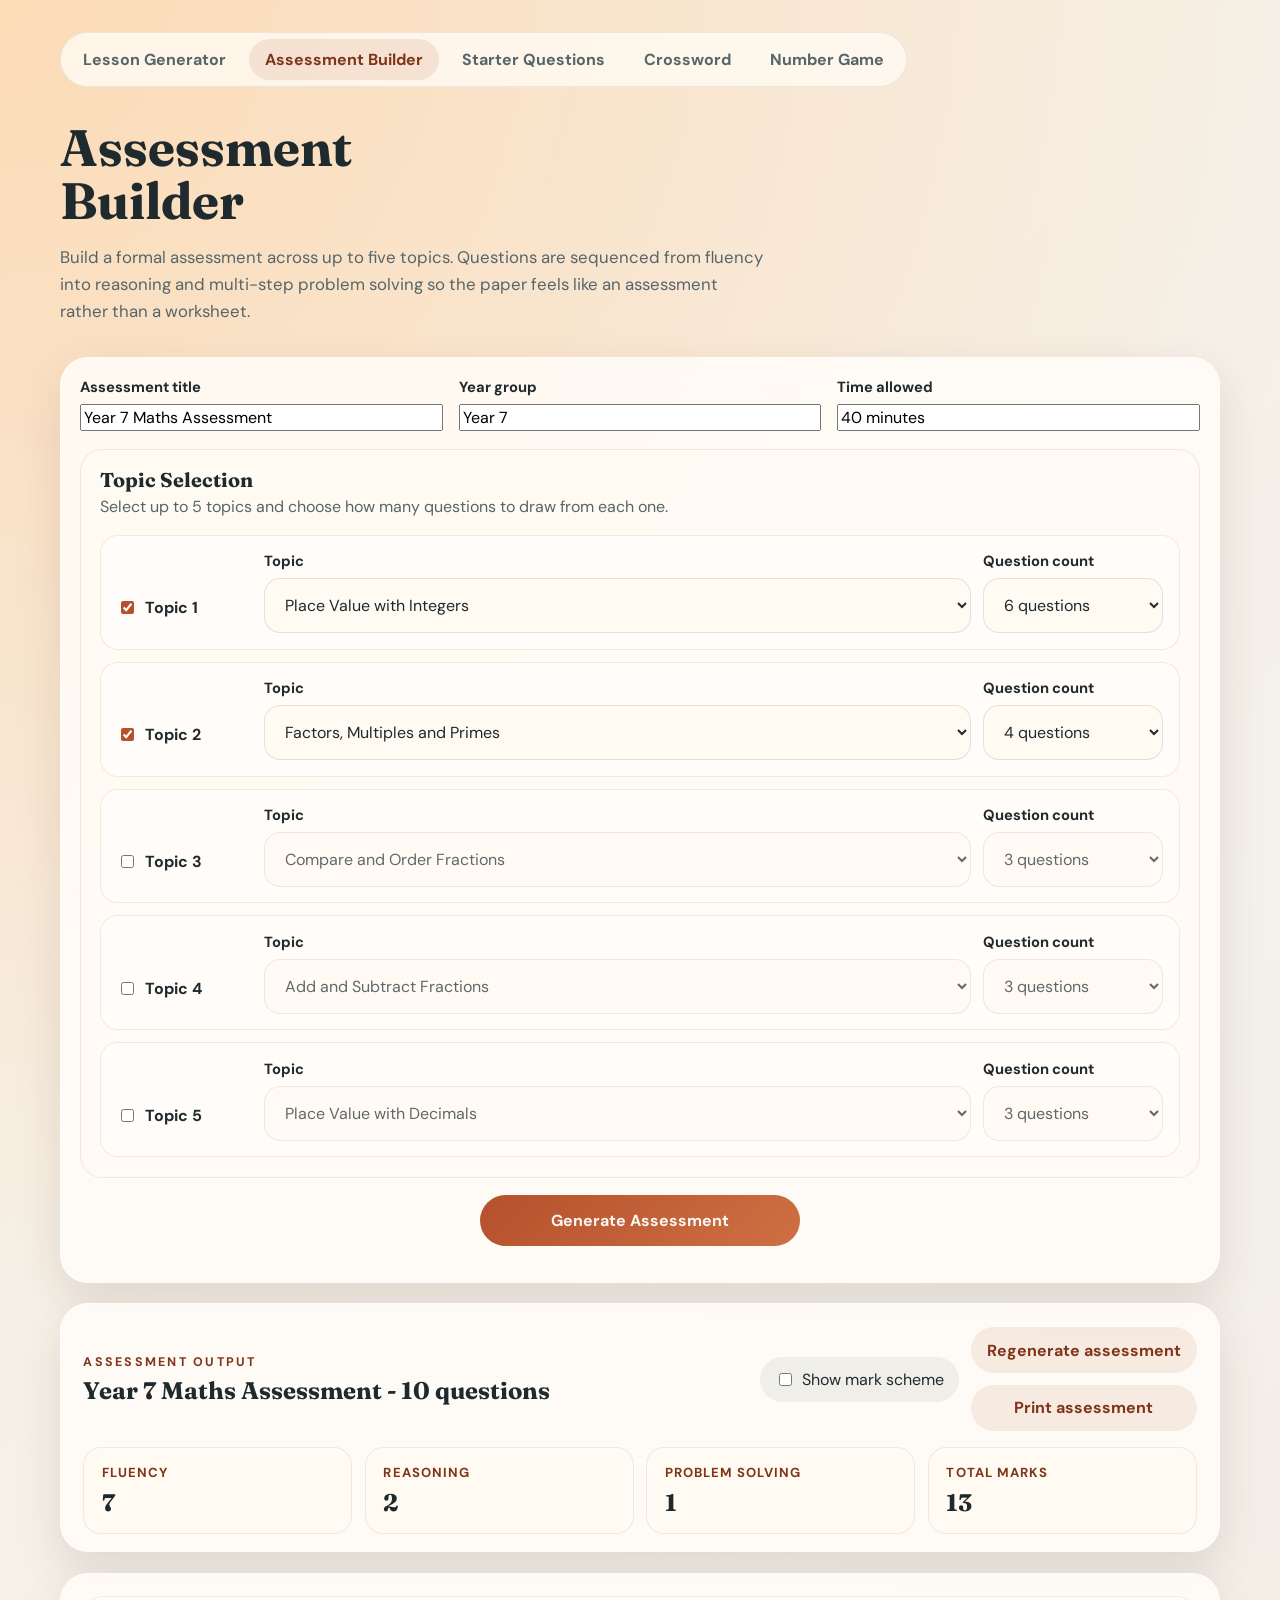
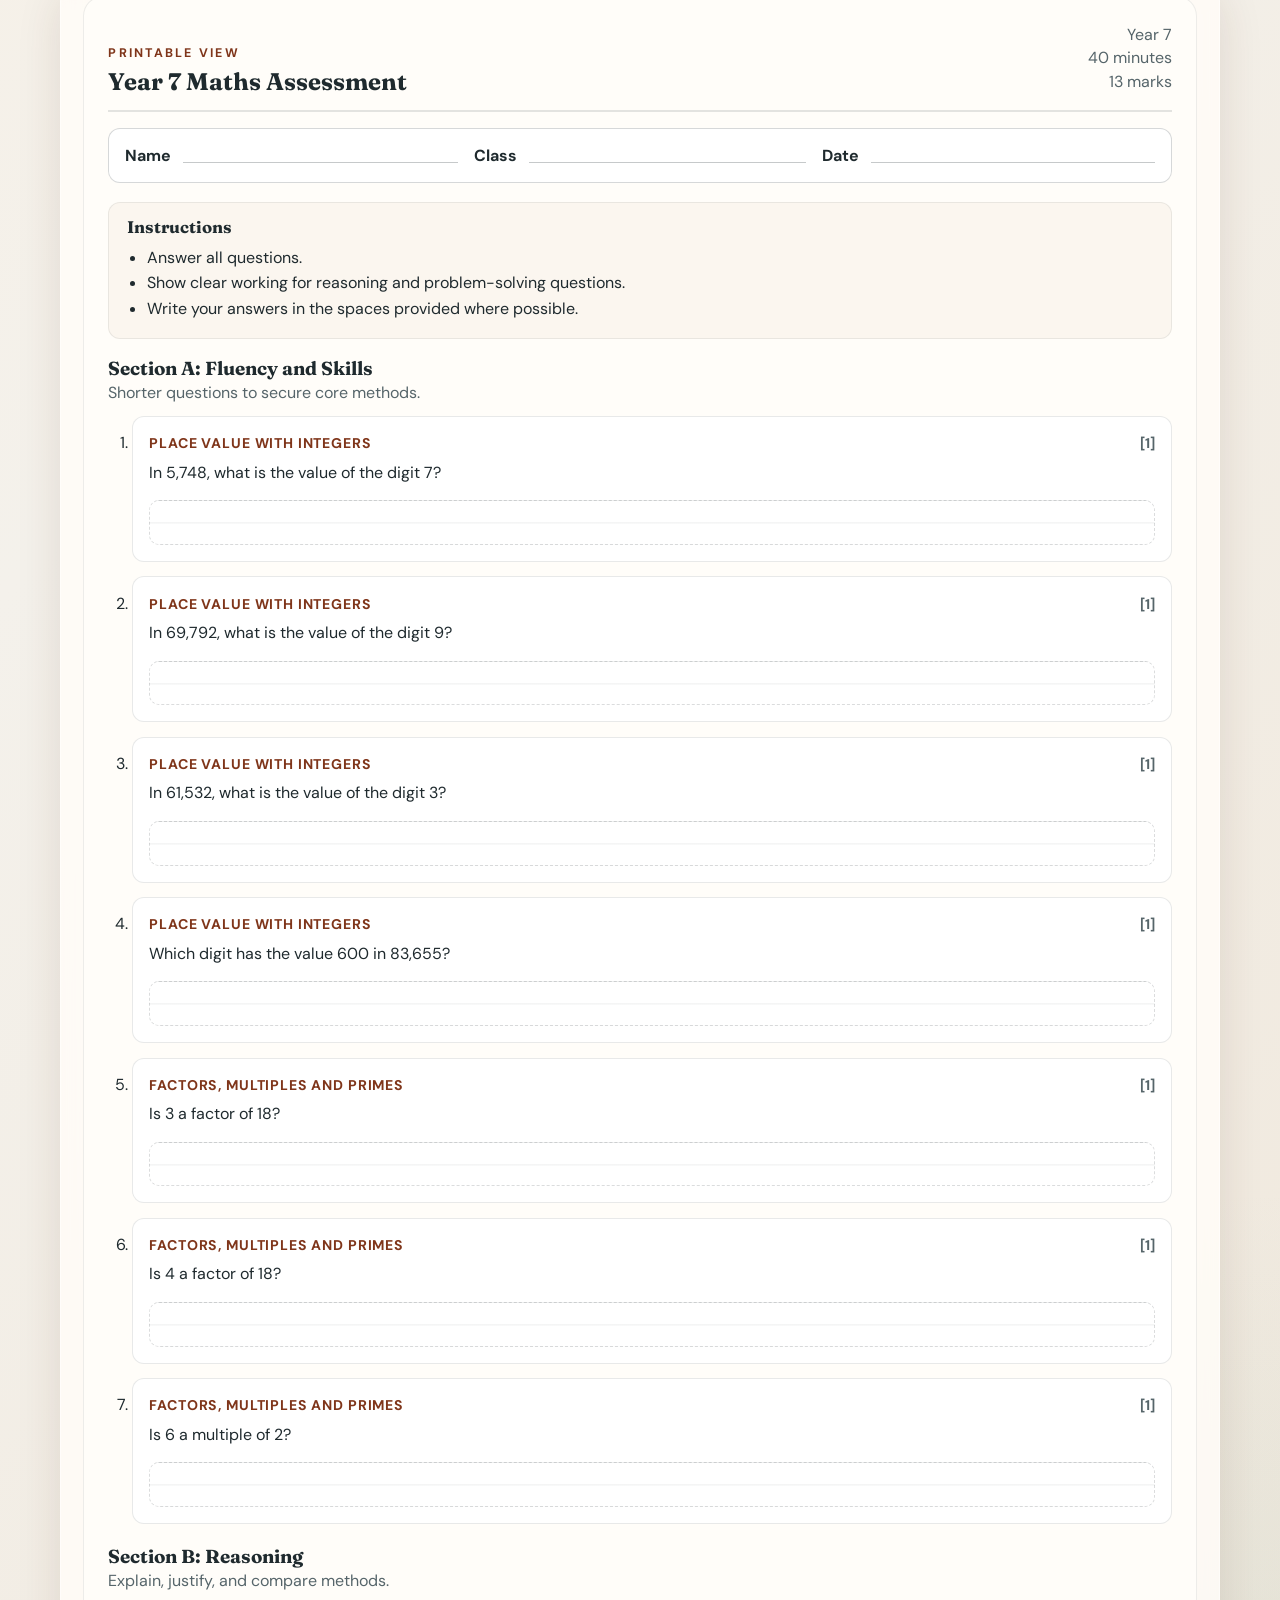
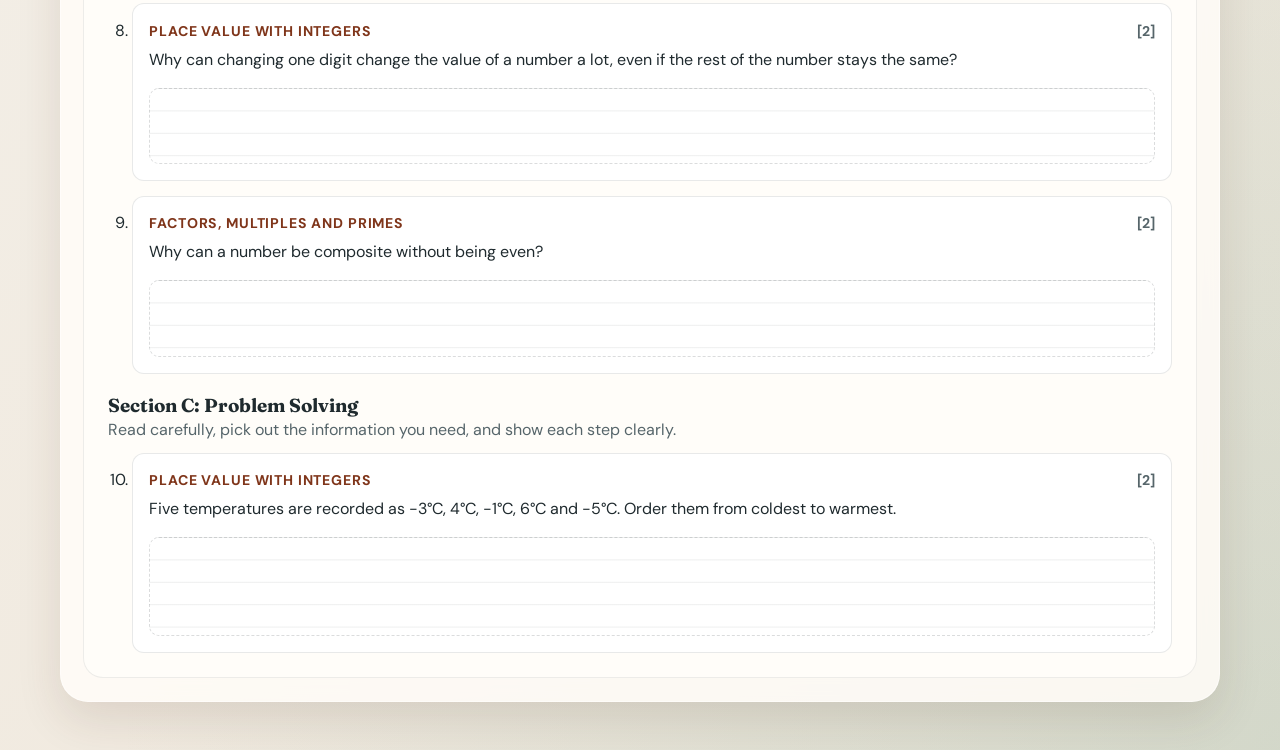
==== assessment.html @ 35639e73 "Initial app import" ====
<!DOCTYPE html>
<html lang="en">
<head>
  <meta charset="UTF-8">
  <meta name="viewport" content="width=device-width, initial-scale=1.0">
  <title>Assessment Builder | Minimally Different Maths</title>
  <link rel="icon" type="image/svg+xml" href="favicon.svg">
  <link rel="preconnect" href="https://fonts.googleapis.com">
  <link rel="preconnect" href="https://fonts.gstatic.com" crossorigin>
  <link href="https://fonts.googleapis.com/css2?family=DM+Sans:wght@400;500;700&family=Fraunces:opsz,wght@9..144,600;9..144,700&display=swap" rel="stylesheet">
  <link rel="stylesheet" href="styles.css">
</head>
<body>
  <main class="page-shell">
    <nav class="page-nav">
      <a class="page-nav-link" href="index.html">Lesson Generator</a>
      <a class="page-nav-link is-active" href="assessment.html">Assessment Builder</a>
      <a class="page-nav-link" href="starter.html">Starter Questions</a>
      <a class="page-nav-link" href="crossword.html">Crossword</a>
      <a class="page-nav-link" href="number-game.html">Number Game</a>
    </nav>

    <section class="hero">
      <h1>Assessment Builder</h1>
      <p class="hero-copy">
        Build a formal assessment across up to five topics. Questions are sequenced from fluency into reasoning and multi-step problem solving so the paper feels like an assessment rather than a worksheet.
      </p>
    </section>

    <section class="control-panel assessment-control-panel">
      <form id="assessment-form" class="assessment-form">
        <div class="assessment-meta-grid">
          <label class="field">
            <span>Assessment title</span>
            <input id="assessment-title-input" name="assessment-title" type="text" value="Year 7 Maths Assessment">
          </label>

          <label class="field">
            <span>Year group</span>
            <input id="assessment-year-input" name="assessment-year" type="text" value="Year 7">
          </label>

          <label class="field">
            <span>Time allowed</span>
            <input id="assessment-time-input" name="assessment-time" type="text" value="40 minutes">
          </label>
        </div>

        <div class="assessment-topic-picker">
          <div class="assessment-topic-picker-header">
            <h2>Topic Selection</h2>
            <p>Select up to 5 topics and choose how many questions to draw from each one.</p>
          </div>

          <div id="assessment-topic-rows" class="assessment-topic-rows"></div>
        </div>

        <button id="assessment-generate-button" type="submit" class="primary-button">Generate Assessment</button>
      </form>
    </section>

    <section class="results-panel assessment-results-panel">
      <div class="results-header">
        <div>
          <p class="eyebrow">Assessment Output</p>
          <h2 id="assessment-results-title">Assessment Preview</h2>
        </div>
        <div class="action-row">
          <div class="action-stack">
            <label class="answer-toggle">
              <input id="toggle-mark-scheme" type="checkbox">
              <span>Show mark scheme</span>
            </label>
          </div>
          <div class="action-stack">
            <button id="assessment-regenerate-button" class="secondary-button" type="button">Regenerate assessment</button>
            <button id="assessment-print-button" class="secondary-button" type="button">Print assessment</button>
          </div>
        </div>
      </div>

      <div id="assessment-summary" class="assessment-summary"></div>
    </section>

    <section class="worksheet-panel assessment-paper-panel">
      <div class="worksheet-sheet assessment-sheet">
        <header class="assessment-paper-header">
          <div>
            <p class="eyebrow">Printable View</p>
            <h2 id="assessment-paper-title">Year 7 Maths Assessment</h2>
          </div>
          <div class="assessment-paper-meta">
            <p id="assessment-paper-year">Year 7</p>
            <p id="assessment-paper-time">40 minutes</p>
            <p id="assessment-paper-marks">0 marks</p>
          </div>
        </header>

        <section class="assessment-candidate-box">
          <div class="candidate-line"><span>Name</span><span class="line-fill"></span></div>
          <div class="candidate-line"><span>Class</span><span class="line-fill"></span></div>
          <div class="candidate-line"><span>Date</span><span class="line-fill"></span></div>
        </section>

        <section class="assessment-instructions">
          <h3>Instructions</h3>
          <ul>
            <li>Answer all questions.</li>
            <li>Show clear working for reasoning and problem-solving questions.</li>
            <li>Write your answers in the spaces provided where possible.</li>
          </ul>
        </section>

        <div id="assessment-paper-sections" class="assessment-paper-sections"></div>

        <section id="assessment-mark-scheme" class="answer-section assessment-mark-scheme" hidden>
          <h3>Mark Scheme</h3>
          <ol id="assessment-mark-scheme-list" class="answer-key"></ol>
        </section>
      </div>
    </section>
  </main>

  <script src="topics-data.js"></script>
  <script src="script.js"></script>
  <script src="assessment.js"></script>
</body>
</html>
---- styles.css ----
﻿:root {
  --bg: #f7f1e8;
  --panel: rgba(255, 252, 247, 0.88);
  --panel-strong: #fffaf2;
  --ink: #1f2a2e;
  --muted: #56656a;
  --accent: #b5512d;
  --accent-deep: #7f351a;
  --line: rgba(31, 42, 46, 0.12);
  --shadow: 0 18px 45px rgba(77, 44, 24, 0.12);
}

* {
  box-sizing: border-box;
}

body {
  margin: 0;
  min-height: 100vh;
  font-family: "DM Sans", sans-serif;
  color: var(--ink);
  background:
    radial-gradient(circle at top left, rgba(255, 202, 146, 0.55), transparent 32%),
    radial-gradient(circle at bottom right, rgba(123, 170, 152, 0.24), transparent 28%),
    linear-gradient(135deg, #f8efe2 0%, #f4f1eb 42%, #efe6d9 100%);
}

.page-shell {
  width: min(1160px, calc(100% - 2rem));
  margin: 0 auto;
  padding: 2rem 0 3rem;
}

.hero {
  padding: 1rem 0 2rem;
}

.eyebrow {
  margin: 0 0 0.5rem;
  font-size: 0.78rem;
  font-weight: 700;
  letter-spacing: 0.18em;
  text-transform: uppercase;
  color: var(--accent-deep);
}

h1,
h2,
h3 {
  margin: 0;
  font-family: "Fraunces", serif;
  line-height: 1.05;
}

h1 {
  font-size: clamp(2.6rem, 4vw, 4.6rem);
  max-width: 10ch;
}

.hero-copy {
  max-width: 44rem;
  margin: 1rem 0 0;
  font-size: 1.05rem;
  line-height: 1.6;
  color: var(--muted);
}

.page-nav {
  display: inline-flex;
  gap: 0.45rem;
  padding: 0.35rem;
  margin-bottom: 1.1rem;
  border-radius: 999px;
  background: rgba(255, 250, 242, 0.82);
  border: 1px solid rgba(31, 42, 46, 0.08);
}

.page-nav-link {
  padding: 0.65rem 1rem;
  border-radius: 999px;
  color: var(--muted);
  text-decoration: none;
  font-weight: 700;
}

.page-nav-link.is-active {
  background: rgba(181, 81, 45, 0.12);
  color: var(--accent-deep);
}

.control-panel,
.results-panel,
.worksheet-panel {
  background: var(--panel);
  border: 1px solid rgba(255, 255, 255, 0.55);
  border-radius: 28px;
  box-shadow: var(--shadow);
  backdrop-filter: blur(14px);
}

.control-panel {
  display: grid;
  grid-template-columns: 1fr;
  grid-template-areas:
    "form"
    "meta";
  gap: 1rem;
  padding: 1rem;
  align-items: start;
}

.generator-form {
  grid-area: form;
  display: grid;
  grid-template-columns: minmax(220px, 1.35fr) minmax(170px, 0.9fr) minmax(220px, 1.25fr) minmax(200px, 0.95fr);
  gap: 1rem;
  align-items: end;
  padding: 1.15rem;
  border-radius: 22px;
  background: rgba(255, 250, 242, 0.78);
  border: 1px solid rgba(31, 42, 46, 0.08);
}

.field {
  display: flex;
  flex-direction: column;
  gap: 0.45rem;
}

.field span {
  font-size: 0.92rem;
  font-weight: 700;
}

select,
button,
input {
  font: inherit;
}

select {
  width: 100%;
  padding: 0.95rem 1rem;
  padding-right: 2.5rem;
  border: 1px solid var(--line);
  border-radius: 16px;
  background: var(--panel-strong);
  color: var(--ink);
  white-space: nowrap;
  overflow: hidden;
  text-overflow: ellipsis;
}

button {
  border: 0;
  border-radius: 999px;
  cursor: pointer;
  transition: transform 160ms ease, opacity 160ms ease, background 160ms ease;
}

button:hover {
  transform: translateY(-1px);
}

.primary-button {
  grid-column: 1 / -1;
  justify-self: center;
  width: min(320px, 100%);
  padding: 0.95rem 1.2rem;
  background: linear-gradient(135deg, var(--accent) 0%, #cd7043 100%);
  color: #fff8f4;
  font-weight: 700;
}

.secondary-button {
  width: 100%;
  padding: 0.8rem 1rem;
  background: rgba(181, 81, 45, 0.1);
  color: var(--accent-deep);
  font-weight: 700;
}

.topic-meta-card {
  grid-area: meta;
  display: grid;
  grid-template-columns: 1.1fr 1.1fr 1.3fr 2.2fr;
  align-items: stretch;
  padding: 1.1rem 1.2rem;
  border-radius: 22px;
  background: rgba(255, 250, 242, 0.96);
  border: 1px solid var(--line);
  gap: 0.75rem;
}

.meta-row {
  display: flex;
  min-width: 0;
  padding: 0.95rem 1rem;
  border: 1px solid rgba(31, 42, 46, 0.08);
  border-radius: 16px;
  background: rgba(255, 255, 255, 0.45);
  gap: 0.6rem;
  align-items: flex-start;
}

.meta-row-compact {
  flex-direction: column;
  justify-content: flex-start;
  min-height: 132px;
}

.meta-row-stack {
  grid-column: span 2;
  flex-direction: column;
}

.meta-row-objective {
  grid-column: span 1;
}

.meta-row-sequence {
  grid-column: span 2;
}

.topic-meta-card .principle-card {
  grid-column: span 2;
}

.meta-label {
  flex: 0 0 auto;
  font-size: 0.85rem;
  font-weight: 700;
  text-transform: uppercase;
  letter-spacing: 0.08em;
  color: var(--accent-deep);
}

.meta-value {
  flex: 1 1 auto;
  text-align: left;
  line-height: 1.5;
  min-width: 0;
  font-size: 1.05rem;
}

.meta-row-stack .meta-value {
  text-align: left;
}

.meta-row-compact .meta-value {
  padding-top: 0.35rem;
}

.meta-row-objective .meta-value,
.meta-row-sequence .meta-value {
  padding-top: 0.35rem;
}

.principle-card {
  padding: 1.1rem 1.2rem;
  border-radius: 22px;
  background: rgba(31, 42, 46, 0.96);
  color: #edf2ef;
  min-height: 100%;
  border: 0;
}

.principle-card h2 {
  font-size: 1.2rem;
  margin-bottom: 0.7rem;
}

.principle-card p {
  margin: 0;
  line-height: 1.6;
  color: rgba(237, 242, 239, 0.82);
}

.results-panel,
.worksheet-panel {
  margin-top: 1.3rem;
  padding: 1.4rem;
}

.results-header {
  display: flex;
  justify-content: space-between;
  gap: 1rem;
  align-items: center;
  margin-bottom: 1rem;
}

.teaching-section {
  margin-bottom: 1.4rem;
}

.teaching-header {
  margin-bottom: 0.85rem;
}

.teaching-grid {
  display: grid;
  grid-template-columns: repeat(3, minmax(0, 1fr));
  gap: 0.9rem;
}

.teaching-card {
  padding: 1rem 1.1rem;
  border-radius: 20px;
  border: 1px solid var(--line);
  background: rgba(255, 250, 242, 0.9);
}

.teaching-card {
  display: flex;
  flex-direction: column;
  align-items: center;
  text-align: center;
  min-height: 320px;
  padding: 1.2rem 1.2rem 1.1rem;
}

.teaching-step {
  display: inline-block;
  margin-bottom: 0.55rem;
  font-size: 0.82rem;
  font-weight: 700;
  letter-spacing: 0.1em;
  text-transform: uppercase;
  color: var(--accent-deep);
}

.teaching-prompt {
  display: flex;
  align-items: center;
  justify-content: center;
  flex: 0 0 auto;
  width: 100%;
  font-size: 1.02rem;
  font-weight: 700;
  line-height: 1.5;
  min-height: 88px;
}

.teaching-diagram,
.question-diagram,
.worksheet-diagram {
  width: 100%;
  margin: 0.75rem 0 0.9rem;
  padding: 0.55rem;
  border-radius: 16px;
  border: 1px solid rgba(31, 42, 46, 0.08);
  background: rgba(255, 255, 255, 0.58);
}

.teaching-diagram {
  margin-top: 0.45rem;
}

.diagram-ratio-groups {
  padding: 0;
  border: 0;
  background: transparent;
}

.diagram-ratio-groups .math-diagram-svg {
  max-width: 340px;
}

.math-diagram-svg {
  display: block;
  width: 100%;
  max-width: 280px;
  height: auto;
  margin: 0 auto;
  color: var(--ink);
}

.diagram-label {
  font-family: "DM Sans", sans-serif;
  font-size: 12px;
  font-weight: 700;
  fill: currentColor;
}

.diagram-small-label {
  font-family: "DM Sans", sans-serif;
  font-size: 10px;
  font-weight: 700;
  fill: currentColor;
}

.symmetry-line {
  display: none;
  stroke: var(--accent);
  stroke-width: 2.2;
  stroke-dasharray: 6 5;
  opacity: 0.95;
}

body.showing-answers .symmetry-line {
  display: block;
}

.comparison-diagram-grid {
  display: grid;
  grid-template-columns: repeat(2, minmax(0, 1fr));
  gap: 0.75rem;
}

.comparison-diagram-card {
  text-align: center;
}

.comparison-diagram-title {
  display: block;
  margin-bottom: 0.35rem;
  font-size: 0.8rem;
  font-weight: 700;
  letter-spacing: 0.08em;
  text-transform: uppercase;
  color: var(--accent-deep);
}

.stem-leaf-diagram {
  max-width: 320px;
  margin: 0 auto;
  padding: 0.5rem 0.7rem;
  border-radius: 14px;
  background: rgba(255, 255, 255, 0.86);
  border: 1px solid rgba(31, 42, 46, 0.08);
  font-family: "DM Sans", sans-serif;
  text-align: left;
  align-self: stretch;
}

.stem-leaf-row {
  display: grid;
  grid-template-columns: 1.6rem auto 1fr;
  gap: 0.45rem;
  align-items: baseline;
  padding: 0.14rem 0;
  font-size: 0.96rem;
  justify-items: start;
}

.stem-leaf-stem,
.stem-leaf-divider {
  font-weight: 700;
  color: var(--accent-deep);
}

.stem-leaf-leaves {
  letter-spacing: 0.08em;
}

.stem-leaf-key {
  margin-top: 0.45rem;
  padding-top: 0.35rem;
  border-top: 1px solid rgba(31, 42, 46, 0.08);
  font-size: 0.78rem;
  color: var(--muted);
}

.data-table-diagram {
  max-width: 320px;
  margin: 0 auto;
}

.data-table-title {
  margin-bottom: 0.4rem;
  font-size: 0.8rem;
  font-weight: 700;
  letter-spacing: 0.08em;
  text-transform: uppercase;
  color: var(--accent-deep);
}

.diagram-table {
  width: 100%;
  border-collapse: collapse;
  background: rgba(255, 255, 255, 0.9);
  border-radius: 14px;
  overflow: hidden;
  border: 1px solid rgba(31, 42, 46, 0.08);
}

.diagram-table th,
.diagram-table td {
  padding: 0.45rem 0.55rem;
  border-bottom: 1px solid rgba(31, 42, 46, 0.08);
  text-align: left;
  font-size: 0.9rem;
}

.diagram-table tr:last-child td {
  border-bottom: 0;
}

.diagram-table th {
  background: rgba(213, 106, 71, 0.08);
  color: var(--accent-deep);
  font-weight: 700;
}

.teaching-note,
.teaching-focus {
  margin: 0.7rem 0 0;
  color: var(--muted);
  line-height: 1.5;
}

.teaching-workspace {
  width: 100%;
  flex: 1 1 auto;
  margin-top: 1rem;
  border-radius: 16px;
  background:
    linear-gradient(to bottom, transparent calc(100% - 1px), rgba(31, 42, 46, 0.08) calc(100% - 1px));
  background-size: 100% 3.2rem;
  background-position: top left;
  min-height: 140px;
}

.action-row {
  display: grid;
  grid-template-columns: auto auto;
  gap: 0.7rem;
  align-items: center;
  justify-content: start;
}

.action-stack {
  display: flex;
  flex-direction: column;
  gap: 0.7rem;
  min-width: 176px;
}

.answer-toggle {
  display: inline-flex;
  align-items: center;
  gap: 0.45rem;
  padding: 0.75rem 0.95rem;
  border-radius: 999px;
  background: rgba(31, 42, 46, 0.06);
}

.question-list {
  display: grid;
  grid-template-columns: repeat(2, minmax(0, 1fr));
  gap: 0.9rem;
  padding: 0;
  margin: 0;
  list-style-position: inside;
}

.question-list li {
  padding: 1rem 1.1rem;
  border-radius: 20px;
  border: 1px solid var(--line);
  background: rgba(255, 250, 242, 0.9);
}

.reasoning-section {
  margin-top: 1.5rem;
}

.reasoning-header {
  margin-bottom: 0.85rem;
}

.reasoning-list {
  display: grid;
  grid-template-columns: 1fr;
  gap: 0.9rem;
  padding: 0;
  margin: 0;
  list-style: none;
}

.reasoning-list li {
  padding: 1rem 1.1rem;
  border-radius: 20px;
  border: 1px solid var(--line);
  background: rgba(255, 250, 242, 0.9);
}

.question-text {
  display: block;
  margin-top: 0.3rem;
  font-size: 1.05rem;
  font-weight: 700;
}

.reasoning-text {
  display: block;
  margin-top: 0.35rem;
  font-size: 1.02rem;
  line-height: 1.6;
}

.math-fraction {
  display: inline-flex;
  flex-direction: column;
  align-items: center;
  justify-content: center;
  vertical-align: middle;
  margin: 0 0.12em;
  line-height: 1;
}

.fraction-top,
.fraction-bottom {
  display: block;
  padding: 0 0.22em;
  text-align: center;
}

.fraction-top {
  border-bottom: 1.5px solid currentColor;
  padding-bottom: 0.08em;
}

.fraction-bottom {
  padding-top: 0.08em;
}

.change-note {
  display: inline-block;
  margin-top: 0.65rem;
  color: var(--muted);
  font-size: 0.9rem;
  line-height: 1.45;
}

.change-note[hidden] {
  display: none;
}

.worksheet-sheet {
  border-radius: 20px;
  padding: 1.5rem;
  background: #fffdf8;
  border: 1px solid rgba(31, 42, 46, 0.08);
}

.worksheet-heading {
  display: flex;
  justify-content: space-between;
  gap: 1rem;
  align-items: flex-end;
  border-bottom: 1px solid rgba(31, 42, 46, 0.08);
  padding-bottom: 1rem;
}

.worksheet-meta {
  margin: 0;
  color: var(--muted);
}

.worksheet-questions,
.answer-key {
  margin: 1.4rem 0 0;
  padding-left: 1.4rem;
  list-style-position: outside;
}

.worksheet-questions li,
.answer-key li {
  margin-bottom: 1rem;
  line-height: 1.6;
}

.worksheet-question-item {
  padding-bottom: 1rem;
  border-bottom: 1px solid rgba(31, 42, 46, 0.08);
}

.worksheet-question-item:last-child {
  border-bottom: 0;
  padding-bottom: 0.25rem;
}

.worksheet-question-text {
  display: inline-block;
  min-height: 1.8rem;
}

.worksheet-working {
  margin-top: 0.7rem;
  min-height: 4.6rem;
  border-radius: 12px;
  background:
    repeating-linear-gradient(
      to bottom,
      transparent 0,
      transparent 1.05rem,
      rgba(31, 42, 46, 0.12) 1.05rem,
      rgba(31, 42, 46, 0.12) 1.12rem
    );
}

.worksheet-question-item-diagram .worksheet-working {
  min-height: 3.1rem;
}

.answer-text {
  display: inline;
}

.answer-section {
  margin-top: 1.8rem;
  padding-top: 1.2rem;
  border-top: 1px dashed rgba(31, 42, 46, 0.18);
}

.answer-section h3 {
  font-size: 1.2rem;
}

.worksheet-reasoning-section {
  margin-top: 1.8rem;
}

.worksheet-reasoning-section h3 {
  font-size: 1.2rem;
  margin-bottom: 0.7rem;
}

.assessment-control-panel {
  padding: 1.2rem;
}

.assessment-form {
  display: grid;
  gap: 1.1rem;
}

.assessment-meta-grid {
  display: grid;
  grid-template-columns: repeat(3, minmax(0, 1fr));
  gap: 1rem;
}

.assessment-topic-picker {
  padding: 1.2rem;
  border-radius: 22px;
  background: rgba(255, 250, 242, 0.84);
  border: 1px solid rgba(31, 42, 46, 0.08);
}

.assessment-topic-picker-header {
  margin-bottom: 0.95rem;
}

.assessment-topic-picker-header h2 {
  font-size: 1.25rem;
  margin-bottom: 0.35rem;
}

.assessment-topic-picker-header p {
  margin: 0;
  color: var(--muted);
  line-height: 1.5;
}

.assessment-topic-rows {
  display: grid;
  gap: 0.75rem;
}

.assessment-topic-row {
  display: grid;
  grid-template-columns: 135px minmax(0, 1fr) 180px;
  gap: 0.8rem;
  align-items: end;
  padding: 0.95rem;
  border-radius: 18px;
  background: rgba(255, 255, 255, 0.5);
  border: 1px solid rgba(31, 42, 46, 0.08);
}

.assessment-topic-toggle {
  display: flex;
  align-items: center;
  gap: 0.55rem;
  font-weight: 700;
  min-height: 52px;
}

.assessment-topic-toggle input {
  accent-color: var(--accent);
}

.assessment-results-panel {
  padding-bottom: 1.1rem;
}

.assessment-summary-grid {
  display: grid;
  grid-template-columns: repeat(4, minmax(0, 1fr));
  gap: 0.8rem;
}

.assessment-summary-card {
  padding: 1rem 1.1rem;
  border-radius: 18px;
  background: rgba(255, 250, 242, 0.82);
  border: 1px solid rgba(31, 42, 46, 0.08);
}

.assessment-summary-label {
  display: block;
  margin-bottom: 0.4rem;
  font-size: 0.82rem;
  font-weight: 700;
  text-transform: uppercase;
  letter-spacing: 0.08em;
  color: var(--accent-deep);
}

.assessment-summary-value {
  font-size: 1.5rem;
  font-family: "Fraunces", serif;
}

.assessment-summary-empty {
  margin: 0;
  color: var(--muted);
}

.assessment-sheet {
  background: #fffdf9;
}

.assessment-paper-header {
  display: flex;
  justify-content: space-between;
  gap: 1rem;
  align-items: end;
  padding-bottom: 1rem;
  border-bottom: 2px solid rgba(31, 42, 46, 0.12);
}

.assessment-paper-meta {
  text-align: right;
  color: var(--muted);
}

.assessment-paper-meta p {
  margin: 0.15rem 0;
}

.assessment-candidate-box {
  display: grid;
  grid-template-columns: repeat(3, minmax(0, 1fr));
  gap: 1rem;
  margin-top: 1rem;
  padding: 1rem;
  border: 1.5px solid rgba(31, 42, 46, 0.18);
  border-radius: 12px;
  background: #fff;
}

.candidate-line {
  display: flex;
  align-items: center;
  gap: 0.75rem;
  font-weight: 700;
}

.line-fill {
  flex: 1 1 auto;
  border-bottom: 1.5px solid rgba(31, 42, 46, 0.25);
  min-height: 1rem;
}

.assessment-instructions {
  margin-top: 1.2rem;
  padding: 1rem 1.1rem;
  border-radius: 12px;
  background: rgba(247, 241, 232, 0.55);
  border: 1px solid rgba(31, 42, 46, 0.08);
}

.assessment-instructions h3 {
  font-size: 1.05rem;
  margin-bottom: 0.5rem;
}

.assessment-instructions ul {
  margin: 0;
  padding-left: 1.25rem;
  line-height: 1.6;
}

.assessment-paper-sections {
  display: grid;
  gap: 1.4rem;
  margin-top: 1.3rem;
}

.assessment-section {
  page-break-inside: avoid;
}

.assessment-section-header {
  margin-bottom: 0.8rem;
}

.assessment-section-header h3 {
  font-size: 1.18rem;
  margin-bottom: 0.2rem;
}

.assessment-section-header p {
  margin: 0;
  color: var(--muted);
}

.assessment-question-list {
  margin: 0;
  padding-left: 1.5rem;
  display: grid;
  gap: 0.9rem;
}

.assessment-question-item {
  padding: 0.95rem 1rem 1rem;
  border-radius: 12px;
  border: 1px solid rgba(31, 42, 46, 0.1);
  background: #fff;
  page-break-inside: avoid;
}

.assessment-question-header {
  display: flex;
  justify-content: space-between;
  gap: 1rem;
  margin-bottom: 0.45rem;
  font-size: 0.88rem;
  font-weight: 700;
}

.assessment-question-topic {
  color: var(--accent-deep);
  text-transform: uppercase;
  letter-spacing: 0.06em;
}

.assessment-question-marks {
  color: var(--muted);
}

.assessment-question-text {
  line-height: 1.65;
}

.assessment-diagram {
  margin-top: 0.75rem;
}

.assessment-working {
  margin-top: 0.9rem;
  border: 1px dashed rgba(31, 42, 46, 0.16);
  border-radius: 10px;
  background:
    linear-gradient(to bottom, transparent 0, transparent calc(100% - 1px), rgba(31, 42, 46, 0.08) calc(100% - 1px));
  background-size: 100% 1.4rem;
}

.assessment-mark-scheme-marks {
  color: var(--muted);
  font-weight: 700;
}

.starter-control-panel {
  padding: 1.2rem;
}

.starter-form {
  display: grid;
  gap: 1.1rem;
}

.starter-topic-picker {
  padding: 1.2rem;
  border-radius: 22px;
  background: rgba(255, 250, 242, 0.84);
  border: 1px solid rgba(31, 42, 46, 0.08);
}

.starter-topic-list {
  display: grid;
  gap: 0.9rem;
}

.starter-topic-group {
  padding: 0.9rem 1rem 1rem;
  border-radius: 18px;
  background: rgba(255, 255, 255, 0.5);
  border: 1px solid rgba(31, 42, 46, 0.08);
}

.starter-topic-group-title {
  margin-bottom: 0.7rem;
  font-size: 1rem;
}

.starter-topic-options {
  display: grid;
  grid-template-columns: repeat(3, minmax(0, 1fr));
  gap: 0.65rem;
}

.starter-topic-option {
  display: flex;
  align-items: center;
  gap: 0.55rem;
  padding: 0.55rem 0.7rem;
  border-radius: 14px;
  background: rgba(255, 250, 242, 0.76);
  border: 1px solid rgba(31, 42, 46, 0.08);
  font-size: 0.94rem;
  line-height: 1.35;
}

.starter-topic-option input {
  margin: 0;
  accent-color: var(--accent);
}

.starter-topic-option:has(input:disabled:not(:checked)) {
  opacity: 0.45;
}

.starter-results-panel {
  padding-bottom: 1.1rem;
}

.starter-sheet-panel {
  margin-top: 1.3rem;
}

.starter-sheet {
  background: #fffdf9;
}

.starter-sheet-header {
  display: flex;
  justify-content: space-between;
  gap: 1rem;
  align-items: flex-end;
  padding-bottom: 1rem;
  border-bottom: 1px solid rgba(31, 42, 46, 0.08);
}

.starter-grid {
  display: grid;
  grid-template-columns: repeat(3, minmax(0, 1fr));
  gap: 0.85rem;
  margin-top: 1.2rem;
}

.starter-card {
  min-height: 210px;
  padding: 1rem 1rem 1.05rem;
  border-radius: 18px;
  border: 1px solid rgba(31, 42, 46, 0.1);
  background: #fff;
  display: flex;
  flex-direction: column;
}

.starter-card-easy {
  box-shadow: inset 0 3px 0 rgba(123, 170, 152, 0.34);
}

.starter-card-medium {
  box-shadow: inset 0 3px 0 rgba(225, 174, 92, 0.4);
}

.starter-card-hard {
  box-shadow: inset 0 3px 0 rgba(181, 81, 45, 0.32);
}

.starter-card-header {
  display: flex;
  justify-content: space-between;
  gap: 0.75rem;
  align-items: flex-start;
  margin-bottom: 0.7rem;
}

.starter-card-topic {
  font-size: 0.76rem;
  font-weight: 700;
  letter-spacing: 0.08em;
  text-transform: uppercase;
  color: var(--accent-deep);
}

.starter-card-question {
  font-size: 1rem;
  font-weight: 700;
  line-height: 1.55;
}

.starter-card-diagram {
  margin-top: auto;
  margin-bottom: 0;
}

.number-game-control-panel {
  padding: 1.2rem;
}

.number-game-form {
  display: grid;
  grid-template-columns: minmax(180px, 220px) minmax(180px, 220px) minmax(240px, 1fr);
  gap: 1rem;
  align-items: end;
}

.number-game-button-stack {
  display: flex;
  flex-direction: column;
  gap: 0.7rem;
}

.number-game-results-panel {
  padding-bottom: 1.1rem;
}

.number-game-board {
  display: grid;
  grid-template-columns: 260px 1fr;
  gap: 1rem;
  align-items: stretch;
}

.number-game-target-panel,
.number-game-numbers-panel,
.number-game-solution-card,
.number-game-working-panel {
  padding: 1.15rem;
  border-radius: 20px;
  background: rgba(255, 250, 242, 0.88);
  border: 1px solid rgba(31, 42, 46, 0.08);
}

.number-game-target {
  display: grid;
  place-items: center;
  min-height: 138px;
  border-radius: 18px;
  background: rgba(31, 42, 46, 0.96);
  color: #fff8f4;
  font-family: "Fraunces", serif;
  font-size: clamp(2.8rem, 7vw, 5.2rem);
  line-height: 1;
}

.number-game-timer-wrap {
  display: flex;
  justify-content: space-between;
  align-items: center;
  margin-top: 0.85rem;
  padding: 0.8rem 0.9rem;
  border-radius: 16px;
  background: rgba(255, 255, 255, 0.56);
}

.number-game-timer-label {
  font-size: 0.82rem;
  font-weight: 700;
  letter-spacing: 0.08em;
  text-transform: uppercase;
  color: var(--accent-deep);
}

.number-game-timer {
  font-family: "Fraunces", serif;
  font-size: 2rem;
}

.number-game-numbers {
  display: grid;
  grid-template-columns: repeat(3, minmax(0, 1fr));
  gap: 0.9rem;
  margin-top: 0.35rem;
}

.number-game-tile {
  display: grid;
  place-items: center;
  min-height: 112px;
  border-radius: 18px;
  background: linear-gradient(135deg, rgba(181, 81, 45, 0.18) 0%, rgba(213, 106, 71, 0.32) 100%);
  border: 1px solid rgba(31, 42, 46, 0.08);
  font-family: "Fraunces", serif;
  font-size: clamp(2rem, 4vw, 3.2rem);
  line-height: 1;
}

.number-game-solution-panel {
  margin-top: 1rem;
}

.number-game-solution-summary {
  display: grid;
  grid-template-columns: repeat(2, minmax(0, 1fr));
  gap: 0.8rem;
  margin-bottom: 0.8rem;
}

.number-game-solution-text,
.number-game-print-solution-text {
  display: grid;
  gap: 0.4rem;
  line-height: 1.55;
}

.crossword-control-panel {
  padding: 2rem;
}

.crossword-form {
  display: grid;
  grid-template-columns: minmax(0, 1fr) auto;
  gap: 1.25rem;
  align-items: end;
}

.crossword-button-stack {
  display: grid;
  gap: 0.85rem;
}

.crossword-results-panel,
.crossword-sheet-panel {
  margin-top: 1.5rem;
}

.crossword-sheet {
  display: grid;
  gap: 1.75rem;
}

.crossword-sheet-header {
  display: flex;
  justify-content: space-between;
  align-items: end;
  gap: 1rem;
}

.crossword-layout {
  display: grid;
  grid-template-columns: minmax(0, 1.15fr) minmax(18rem, 0.85fr);
  gap: 1.5rem;
  align-items: start;
}

.crossword-grid-panel,
.crossword-clues-panel {
  border: 1px solid rgba(43, 52, 56, 0.08);
  border-radius: 1.5rem;
  padding: 1.25rem;
  background: rgba(255, 255, 255, 0.78);
}

.crossword-grid {
  display: grid;
  gap: 0;
  justify-content: start;
  background: #2b3438;
  padding: 0.18rem;
  border-radius: 0.55rem;
}

.crossword-cell {
  position: relative;
  width: 2.4rem;
  height: 2.4rem;
  border: 1px solid rgba(43, 52, 56, 0.16);
  border-radius: 0;
  background: #fffdf8;
  display: flex;
  align-items: center;
  justify-content: center;
}

.crossword-cell.is-block {
  background: #2b3438;
  border-color: #2b3438;
}

.crossword-cell-number {
  position: absolute;
  top: 0.12rem;
  left: 0.18rem;
  font-size: 0.6rem;
  line-height: 1;
  color: #8a4a28;
  font-weight: 700;
}

.crossword-cell-letter {
  font-size: 1.05rem;
  font-weight: 700;
  letter-spacing: 0.04em;
  color: transparent;
}

.crossword-grid.show-answers .crossword-cell-letter {
  color: #2b3438;
}

.crossword-clues-panel {
  display: grid;
  gap: 1.25rem;
}

.crossword-clues-section h3 {
  margin-bottom: 0.7rem;
  font-size: 1.05rem;
}

.crossword-clue-list {
  margin: 0;
  padding-left: 0;
  list-style: none;
  display: grid;
  gap: 0.6rem;
}

.crossword-clue-number {
  color: #8a4a28;
  font-weight: 700;
}

.crossword-enum {
  color: #8a4a28;
  font-weight: 700;
}

@media (max-width: 980px) {
  .control-panel {
    grid-template-columns: 1fr;
  }

  .generator-form {
    grid-template-columns: repeat(2, minmax(0, 1fr));
  }

  .topic-meta-card {
    grid-template-columns: repeat(2, minmax(0, 1fr));
  }

  .meta-row-objective,
  .meta-row-sequence,
  .topic-meta-card .principle-card {
    grid-column: span 2;
  }

  .assessment-meta-grid,
  .assessment-summary-grid,
  .assessment-candidate-box {
    grid-template-columns: 1fr;
  }

  .number-game-form,
  .number-game-board,
  .number-game-solution-summary,
  .crossword-form,
  .crossword-layout,
  .starter-topic-options,
  .starter-grid {
    grid-template-columns: 1fr;
  }
}

@media (max-width: 860px) {
  .generator-form {
    grid-template-columns: 1fr;
  }

  .topic-meta-card {
    grid-template-columns: 1fr;
  }

  .teaching-grid {
    grid-template-columns: 1fr;
  }

  .comparison-diagram-grid {
    grid-template-columns: 1fr;
  }

  .meta-row-stack {
    grid-column: auto;
  }

  .meta-row-objective,
  .meta-row-sequence,
  .topic-meta-card .principle-card {
    grid-column: auto;
  }

  .question-list {
    grid-template-columns: 1fr;
  }

  .results-header,
  .worksheet-heading {
    flex-direction: column;
    align-items: flex-start;
  }

  .action-row {
    grid-template-columns: 1fr;
    width: 100%;
  }

  .action-stack {
    min-width: 0;
    width: 100%;
  }

  .number-game-numbers {
    grid-template-columns: repeat(2, minmax(0, 1fr));
  }

  .assessment-topic-row,
  .assessment-paper-header {
    grid-template-columns: 1fr;
    flex-direction: column;
    align-items: flex-start;
  }

  .starter-sheet-header {
    flex-direction: column;
    align-items: flex-start;
  }

  .crossword-sheet-header {
    flex-direction: column;
    align-items: flex-start;
  }

  .assessment-paper-meta {
    text-align: left;
  }
}

@media print {
  @page {
    size: A4 portrait;
    margin: 14mm 12mm;
  }

  body {
    background: #fff;
    color: #000;
  }

  .hero,
  .control-panel,
  .results-panel {
    display: none;
  }

  .page-shell {
    width: 100%;
    padding: 0;
  }

  .worksheet-panel {
    margin: 0;
    padding: 0;
    background: #fff;
    border: 0;
    box-shadow: none;
    break-inside: avoid;
  }

  .worksheet-sheet {
    border: 0;
    padding: 0;
    background: #fff;
  }

  .worksheet-heading {
    gap: 0.6rem;
    align-items: flex-start;
    padding-bottom: 0.7rem;
    margin-bottom: 0.9rem;
    break-after: avoid;
  }

  .worksheet-title,
  #worksheet-title {
    font-size: 1.45rem;
  }

  .worksheet-meta {
    font-size: 0.9rem;
  }

  .worksheet-questions,
  .answer-key {
    margin-top: 0.9rem;
    padding-left: 1.9rem;
    margin-left: 0;
    list-style-position: outside;
  }

  .worksheet-questions li,
  .answer-key li {
    margin-bottom: 0.6rem;
    line-height: 1.35;
    padding-left: 0.12rem;
    break-inside: avoid;
    page-break-inside: avoid;
  }

  .worksheet-question-item {
    padding-bottom: 0.55rem;
    border-bottom-color: rgba(31, 42, 46, 0.14);
  }

  .worksheet-diagram {
    margin: 0.4rem 0 0.55rem;
    padding: 0.3rem;
    background: #fff;
    border-color: rgba(31, 42, 46, 0.14);
    break-inside: avoid;
    page-break-inside: avoid;
  }

  .worksheet-working {
    margin-top: 0.45rem;
    min-height: 3.4rem;
    border-radius: 0;
    background:
      repeating-linear-gradient(
        to bottom,
        transparent 0,
        transparent 0.88rem,
        rgba(31, 42, 46, 0.18) 0.88rem,
        rgba(31, 42, 46, 0.18) 0.94rem
      );
  }

  .worksheet-question-item-diagram .worksheet-working {
    min-height: 2.2rem;
  }

  .worksheet-question-text,
  .answer-text {
    font-size: 0.98rem;
  }

  .answer-section {
    margin-top: 1.2rem;
    padding-top: 0.9rem;
    break-before: page;
    page-break-before: always;
  }

  .answer-section h3 {
    margin-bottom: 0.5rem;
  }

  .answer-key {
    column-count: 2;
    column-gap: 1.6rem;
  }

  .answer-key li {
    break-inside: avoid;
    page-break-inside: avoid;
  }

  .math-fraction {
    margin: 0 0.08em;
  }

  .fraction-top {
    border-bottom-width: 1px;
  }

  .page-nav,
  .assessment-results-panel,
  .starter-results-panel,
  .number-game-results-panel,
  .crossword-results-panel {
    display: none !important;
  }

  .assessment-paper-panel .worksheet-sheet {
    padding: 0;
    background: #fff;
  }

  .assessment-question-item,
  .assessment-section,
  .assessment-candidate-box,
  .assessment-instructions {
    break-inside: avoid;
    page-break-inside: avoid;
  }

  .starter-sheet-panel .worksheet-sheet {
    padding: 0;
    background: #fff;
  }

  .number-game-target {
    min-height: 102px;
    font-size: 2.6rem;
  }

  .number-game-tile {
    min-height: 78px;
    font-size: 2rem;
  }

  .starter-sheet-header {
    gap: 0.55rem;
    align-items: flex-start;
    padding-bottom: 0.7rem;
    margin-bottom: 0.75rem;
  }

  .starter-grid {
    gap: 0.5rem;
  }

  .starter-card {
    min-height: 0;
    padding: 0.7rem 0.75rem 0.8rem;
    break-inside: avoid;
    page-break-inside: avoid;
    box-shadow: none;
  }

  .starter-card-header {
    margin-bottom: 0.45rem;
  }

  .starter-card-topic,
  .starter-card-topic {
    font-size: 0.68rem;
  }

  .starter-card-question {
    font-size: 0.92rem;
    line-height: 1.45;
  }
}
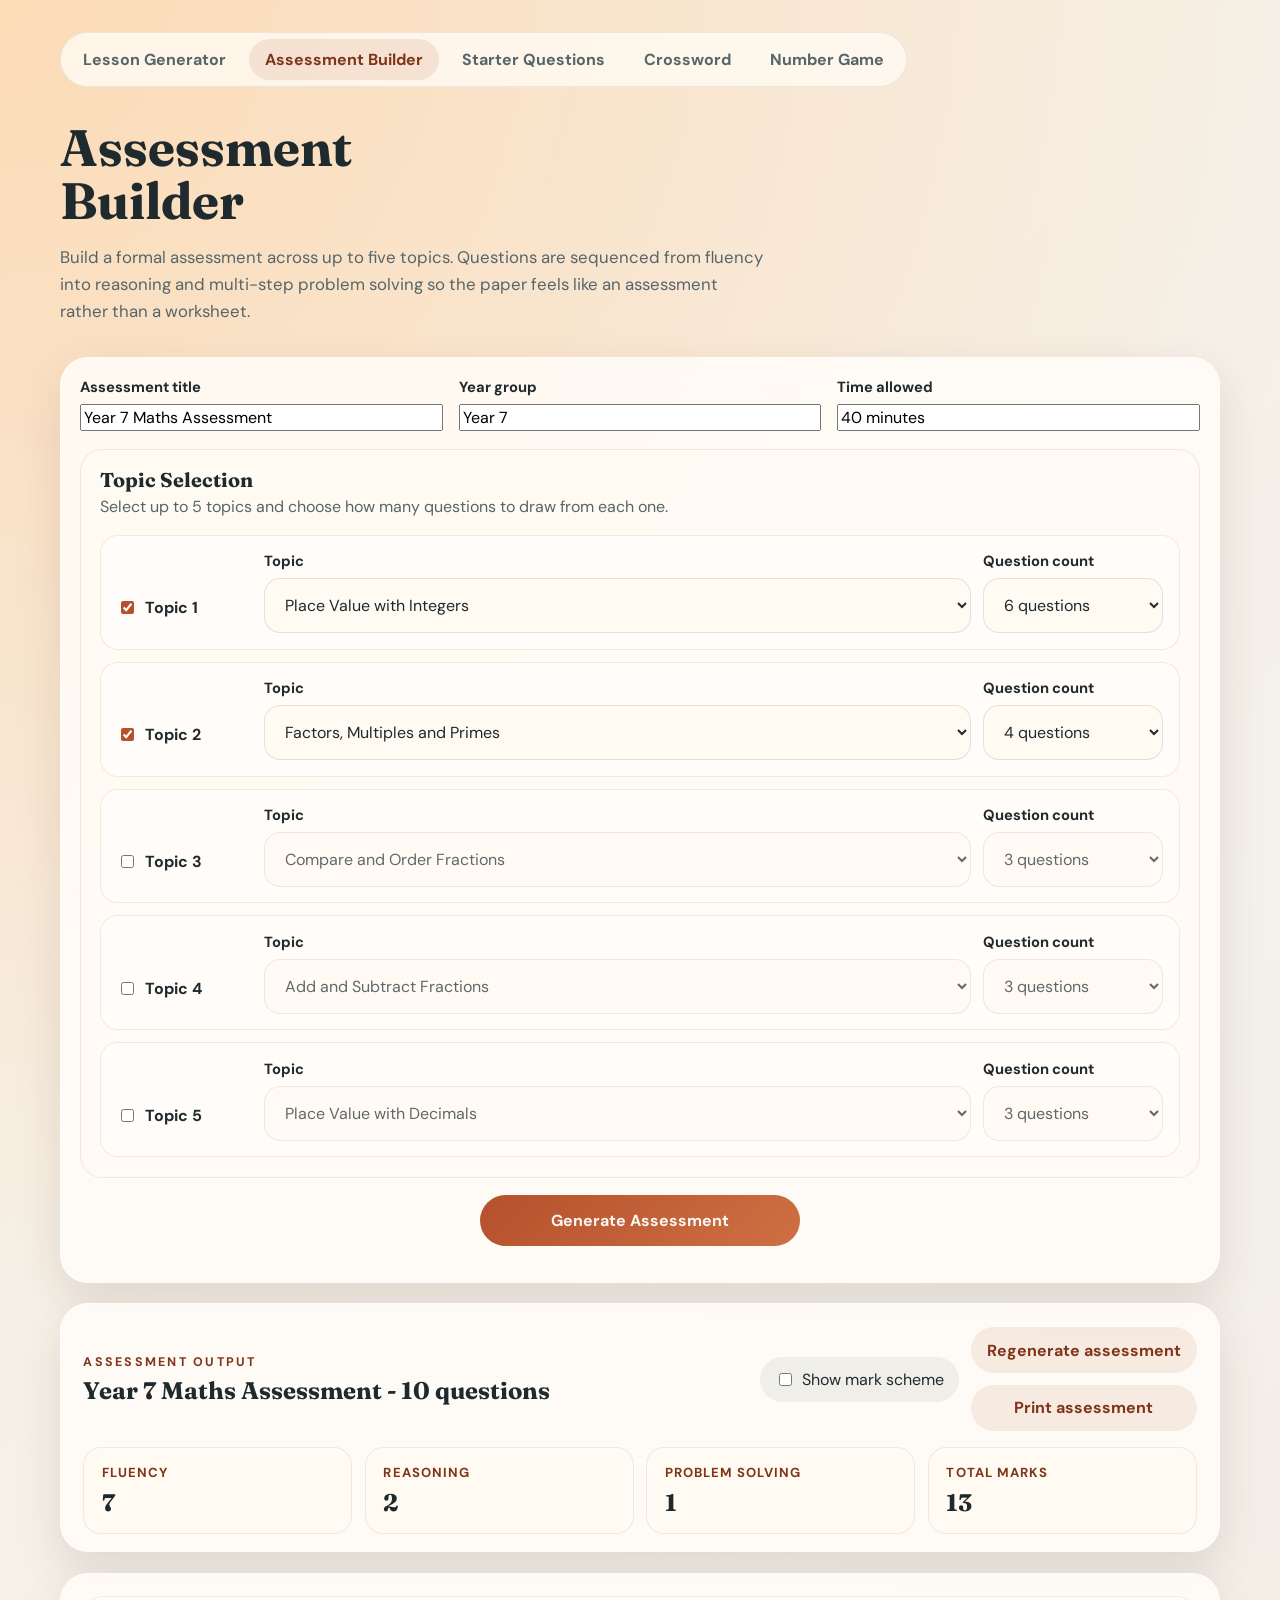
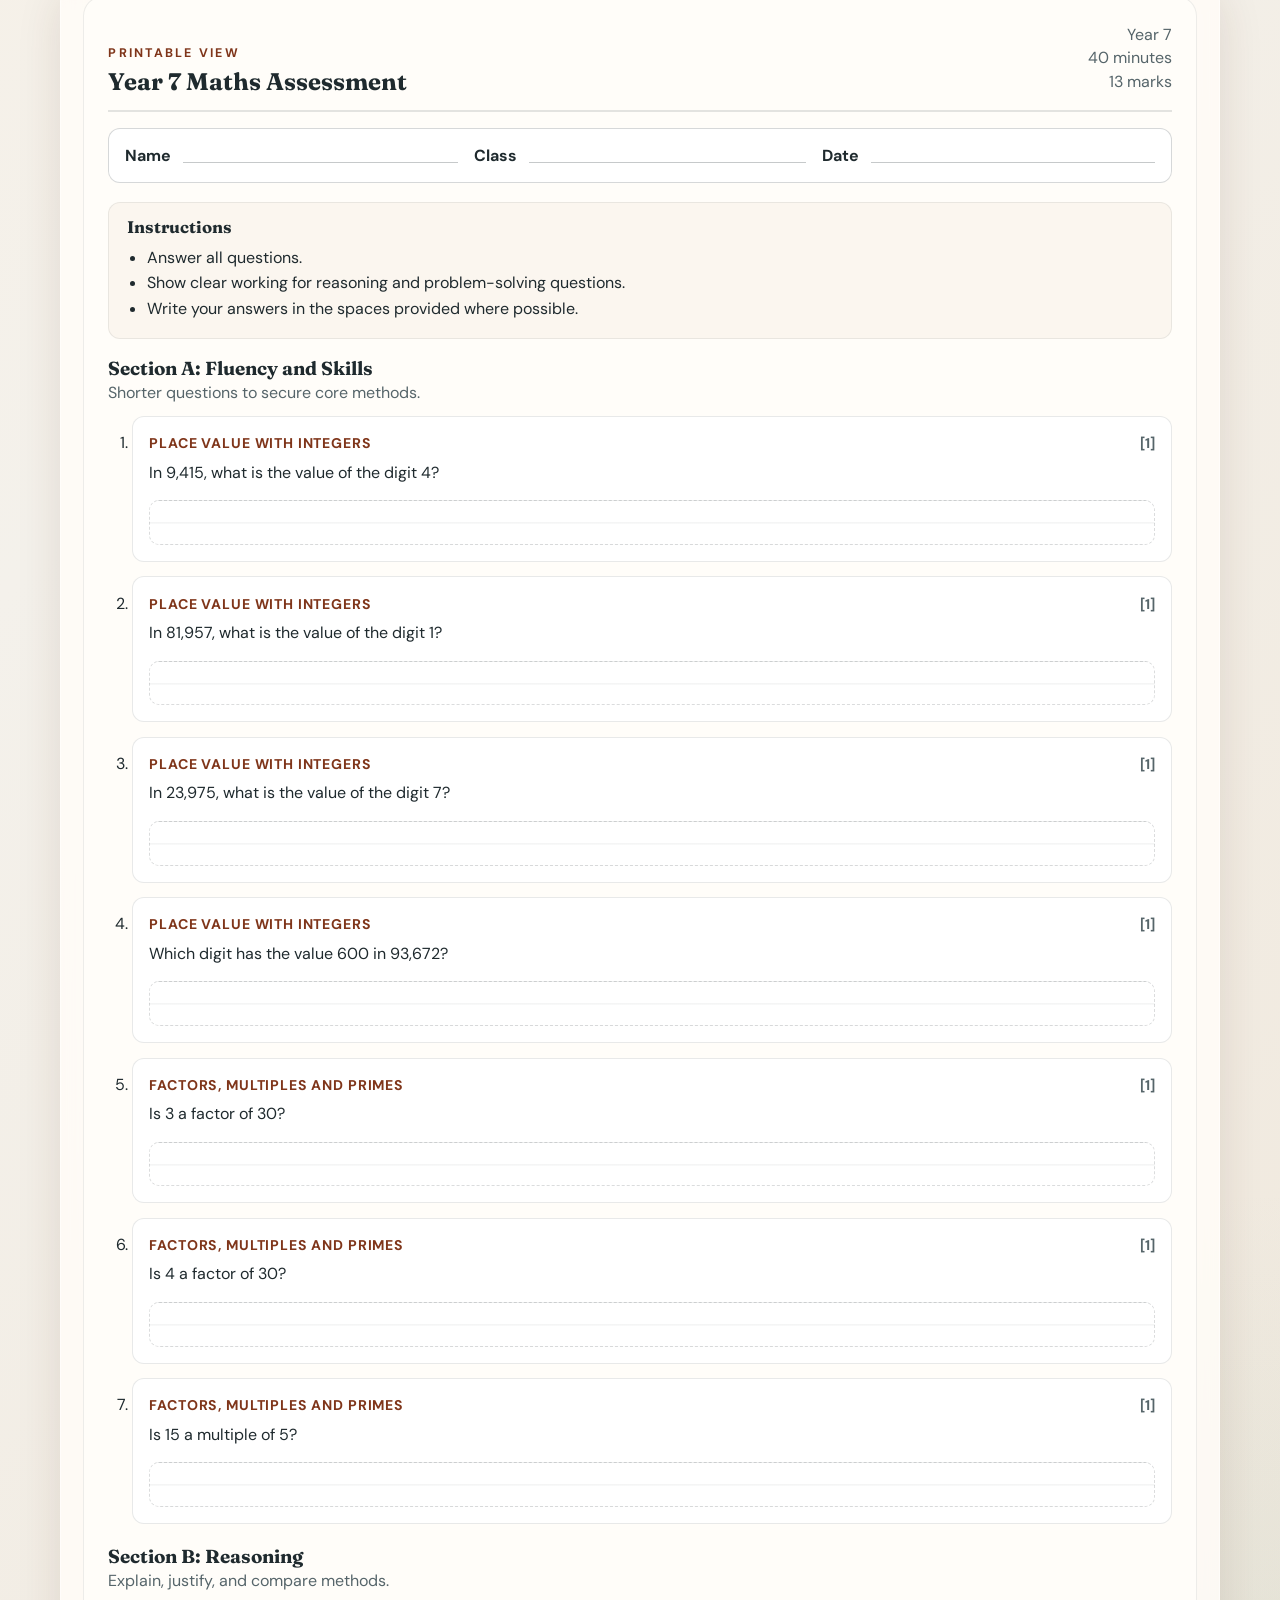
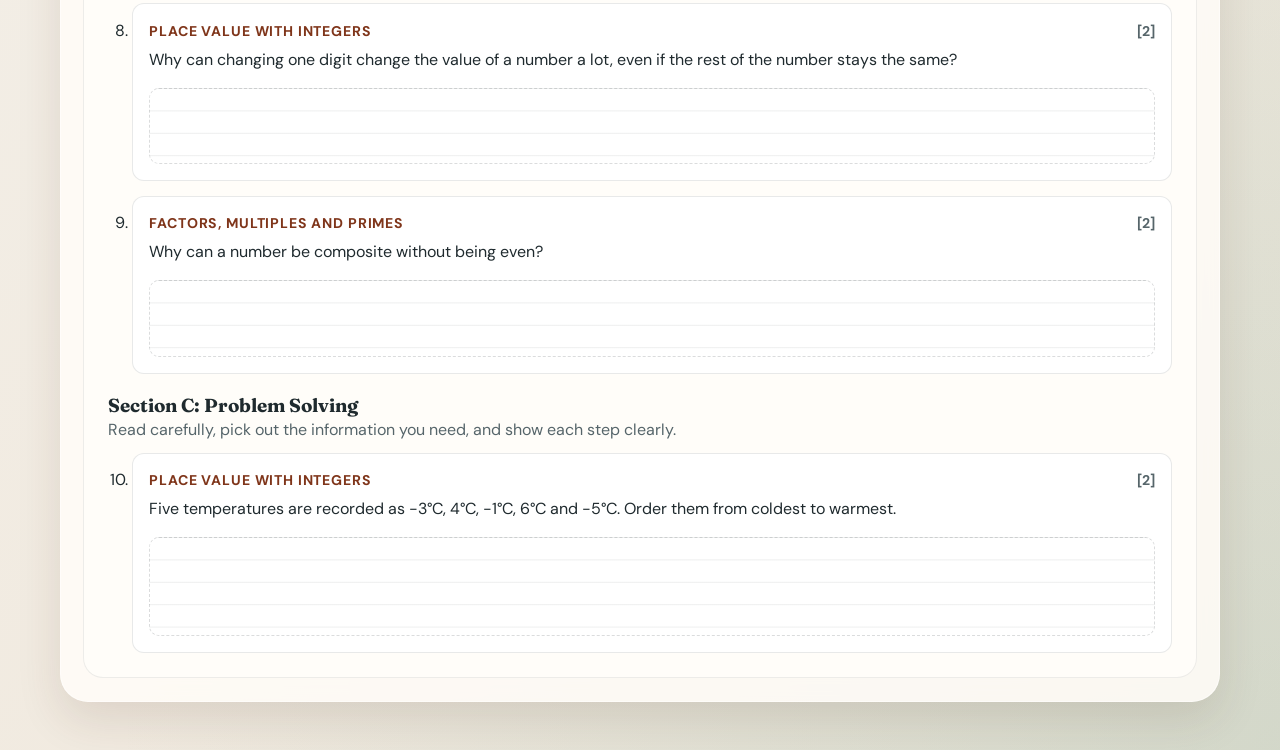
==== commit c0113107: "Use clean navigation routes" ====
--- a/assessment.html
+++ b/assessment.html
@@ -13,11 +13,11 @@
 <body>
   <main class="page-shell">
     <nav class="page-nav">
-      <a class="page-nav-link" href="index.html">Lesson Generator</a>
-      <a class="page-nav-link is-active" href="assessment.html">Assessment Builder</a>
-      <a class="page-nav-link" href="starter.html">Starter Questions</a>
-      <a class="page-nav-link" href="crossword.html">Crossword</a>
-      <a class="page-nav-link" href="number-game.html">Number Game</a>
+      <a class="page-nav-link" href="/">Lesson Generator</a>
+      <a class="page-nav-link is-active" href="/assessment">Assessment Builder</a>
+      <a class="page-nav-link" href="/starter">Starter Questions</a>
+      <a class="page-nav-link" href="/crossword">Crossword</a>
+      <a class="page-nav-link" href="/number-game">Number Game</a>
     </nav>
 
     <section class="hero">
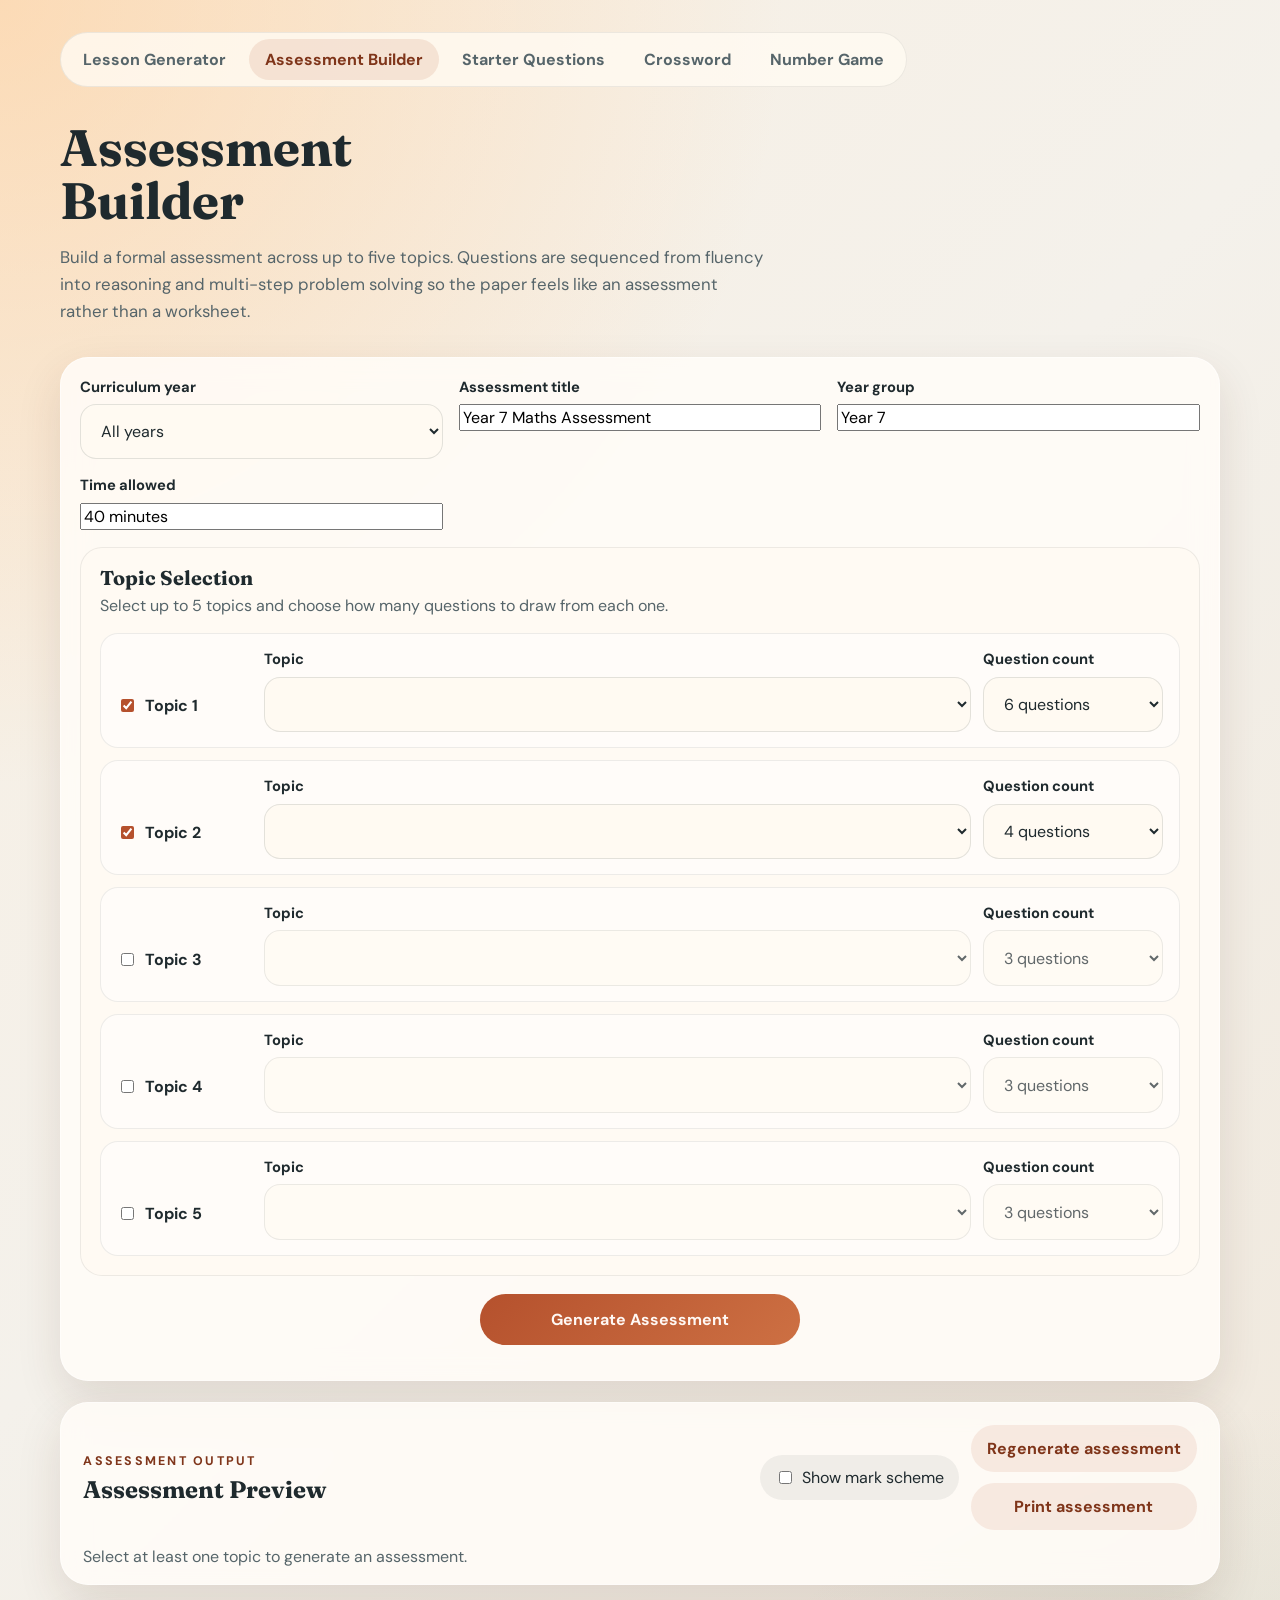
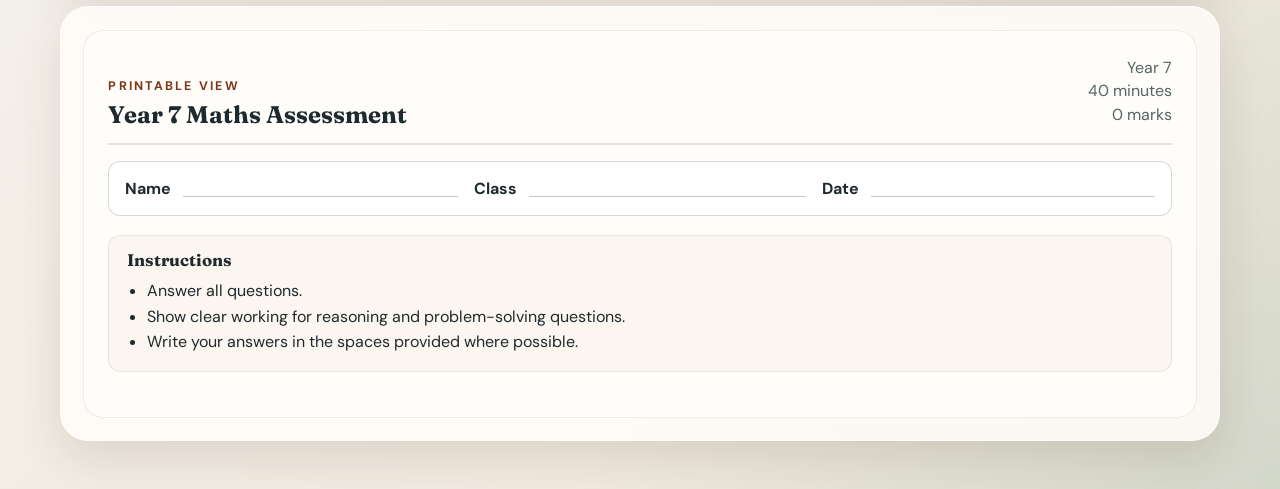
==== commit 8c6b36b7: "Add year filters and first Year 8/9 topic batch" ====
--- a/assessment.html
+++ b/assessment.html
@@ -30,6 +30,11 @@
     <section class="control-panel assessment-control-panel">
       <form id="assessment-form" class="assessment-form">
         <div class="assessment-meta-grid">
+          <label class="field">
+            <span>Curriculum year</span>
+            <select id="assessment-year-filter" name="assessment-year-filter"></select>
+          </label>
+
           <label class="field">
             <span>Assessment title</span>
             <input id="assessment-title-input" name="assessment-title" type="text" value="Year 7 Maths Assessment">
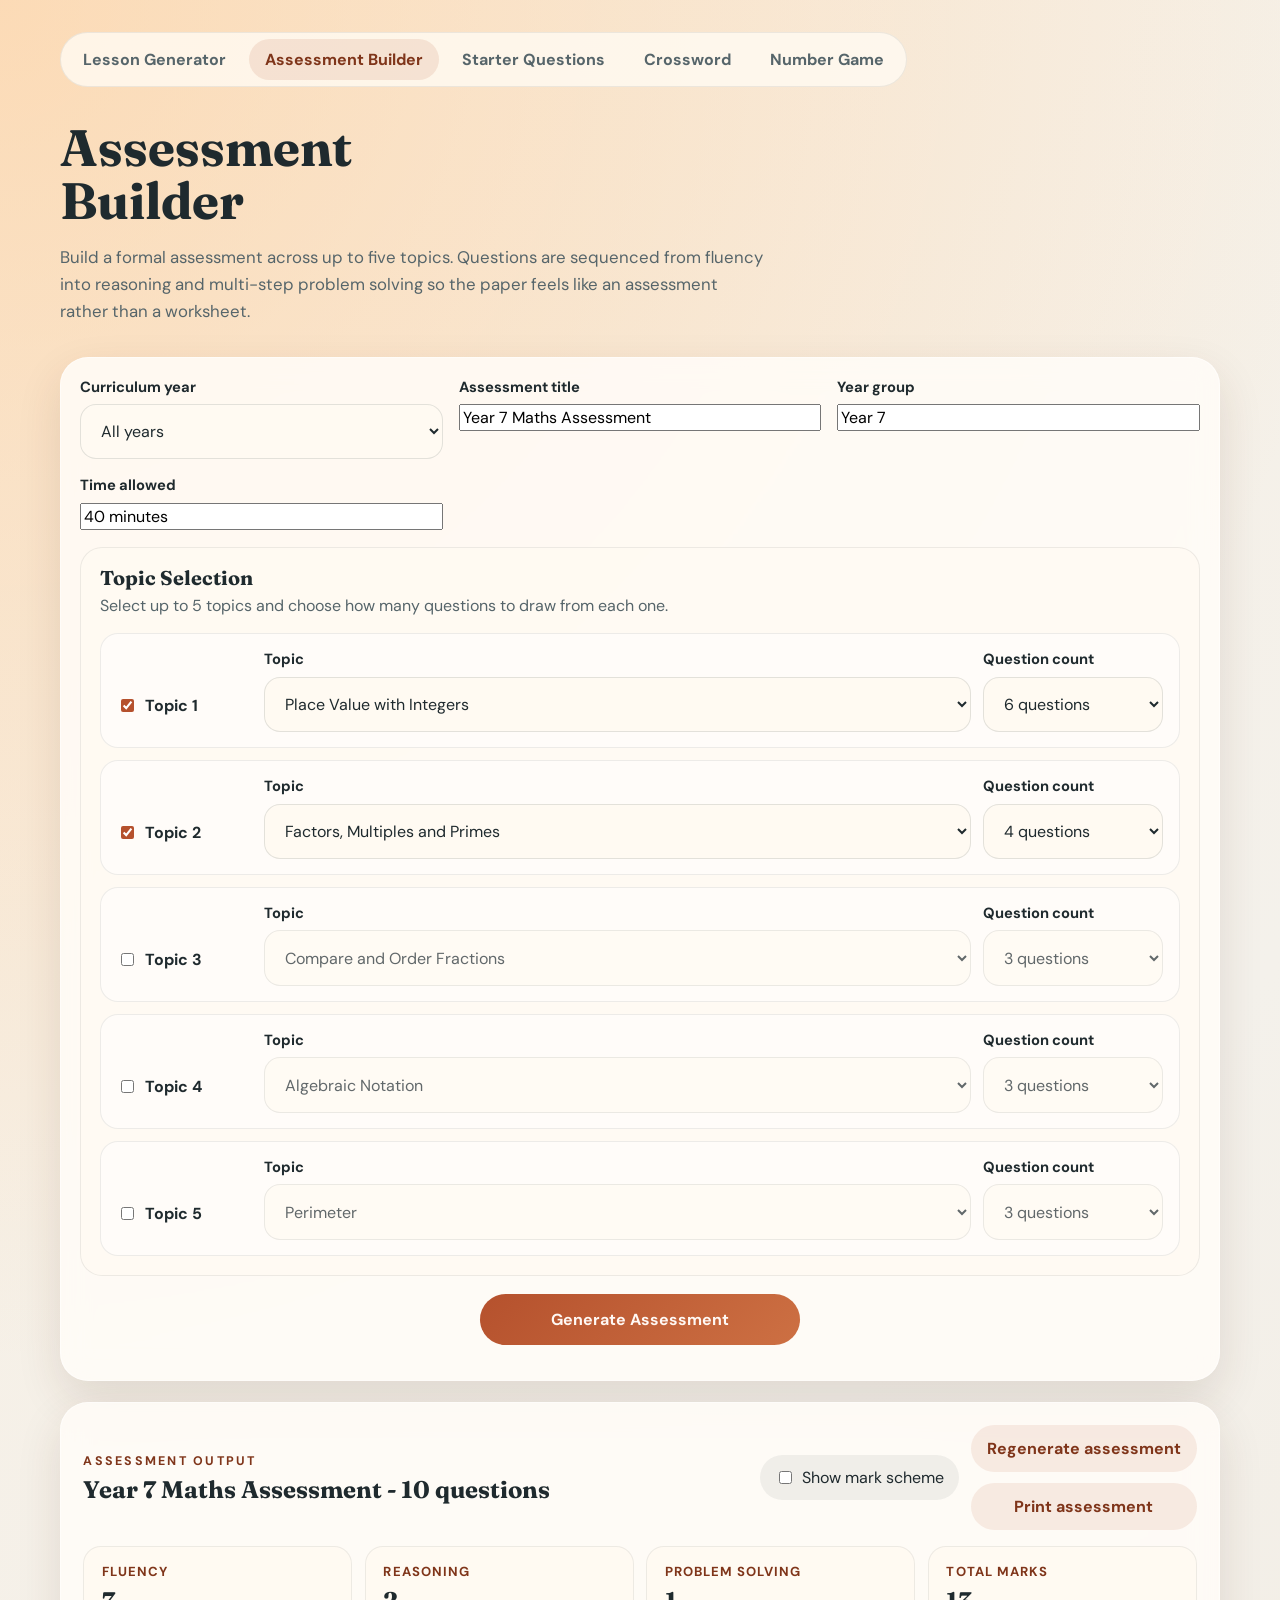
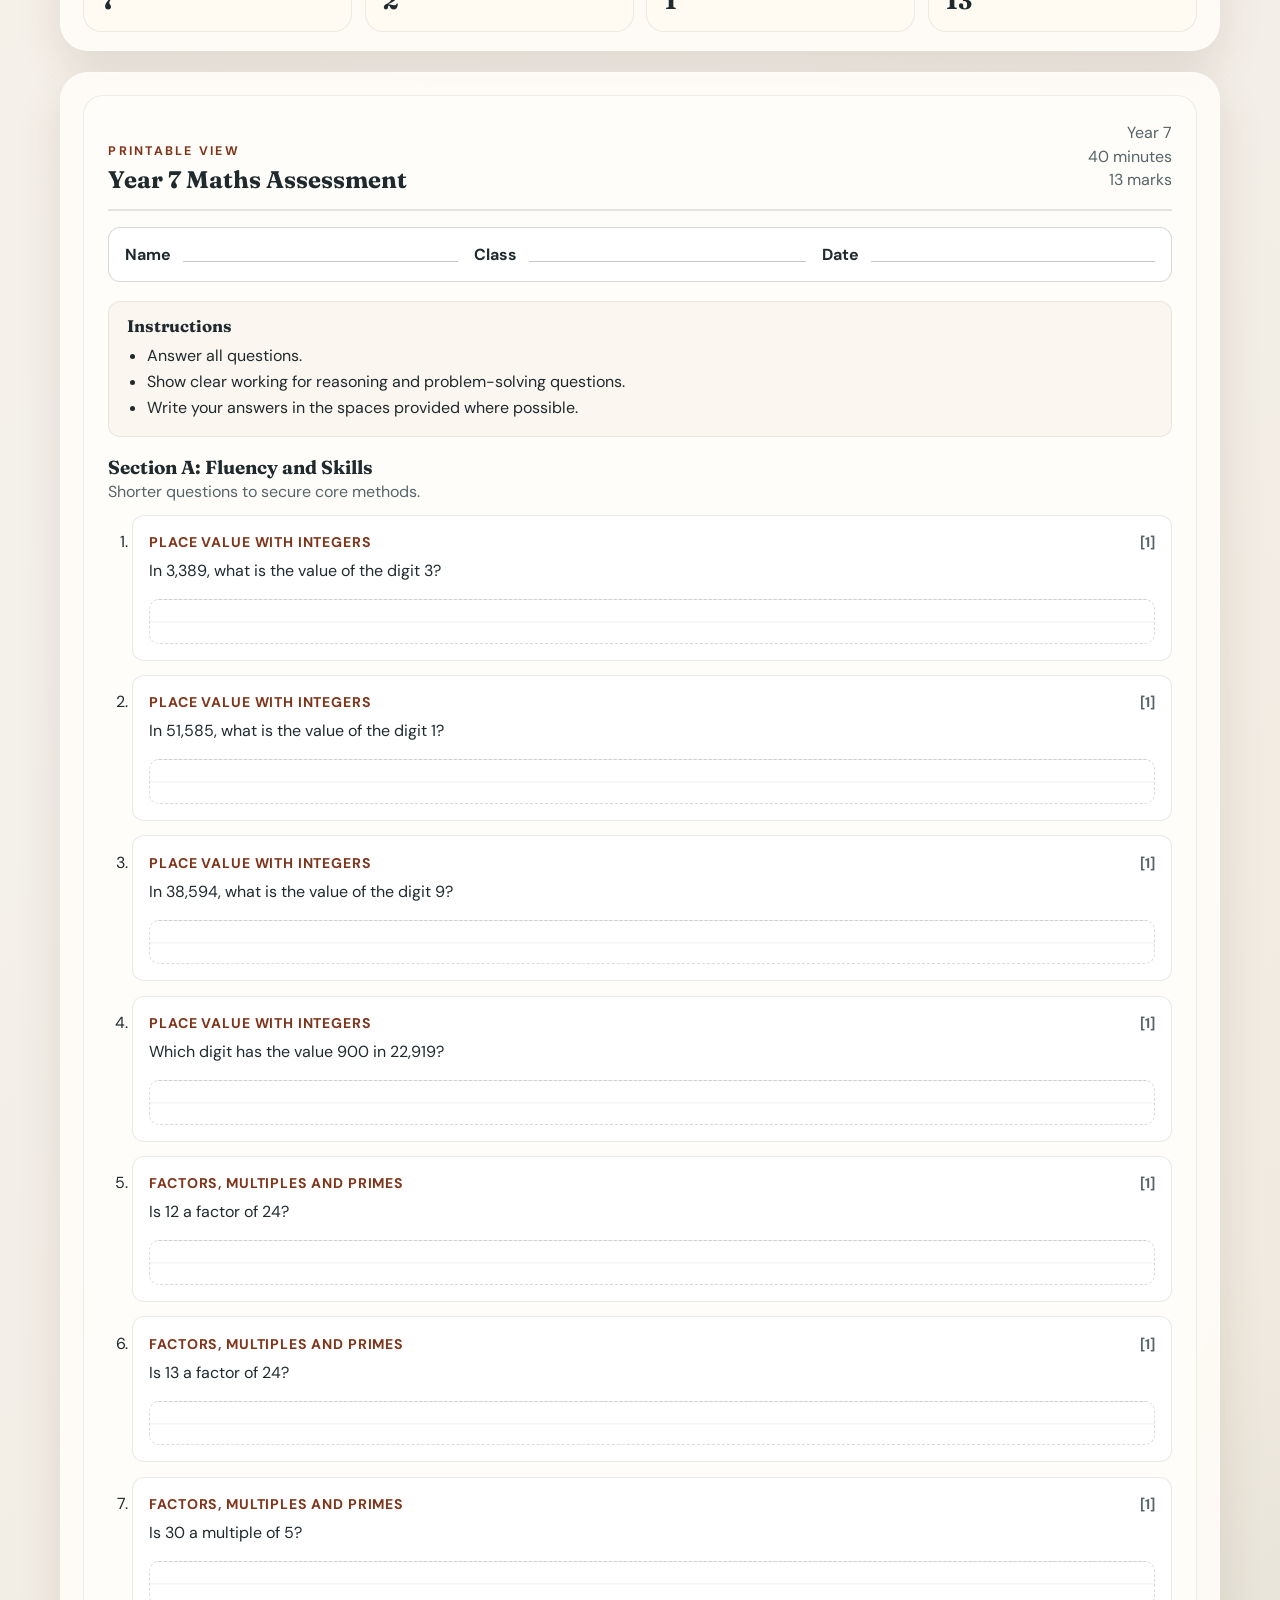
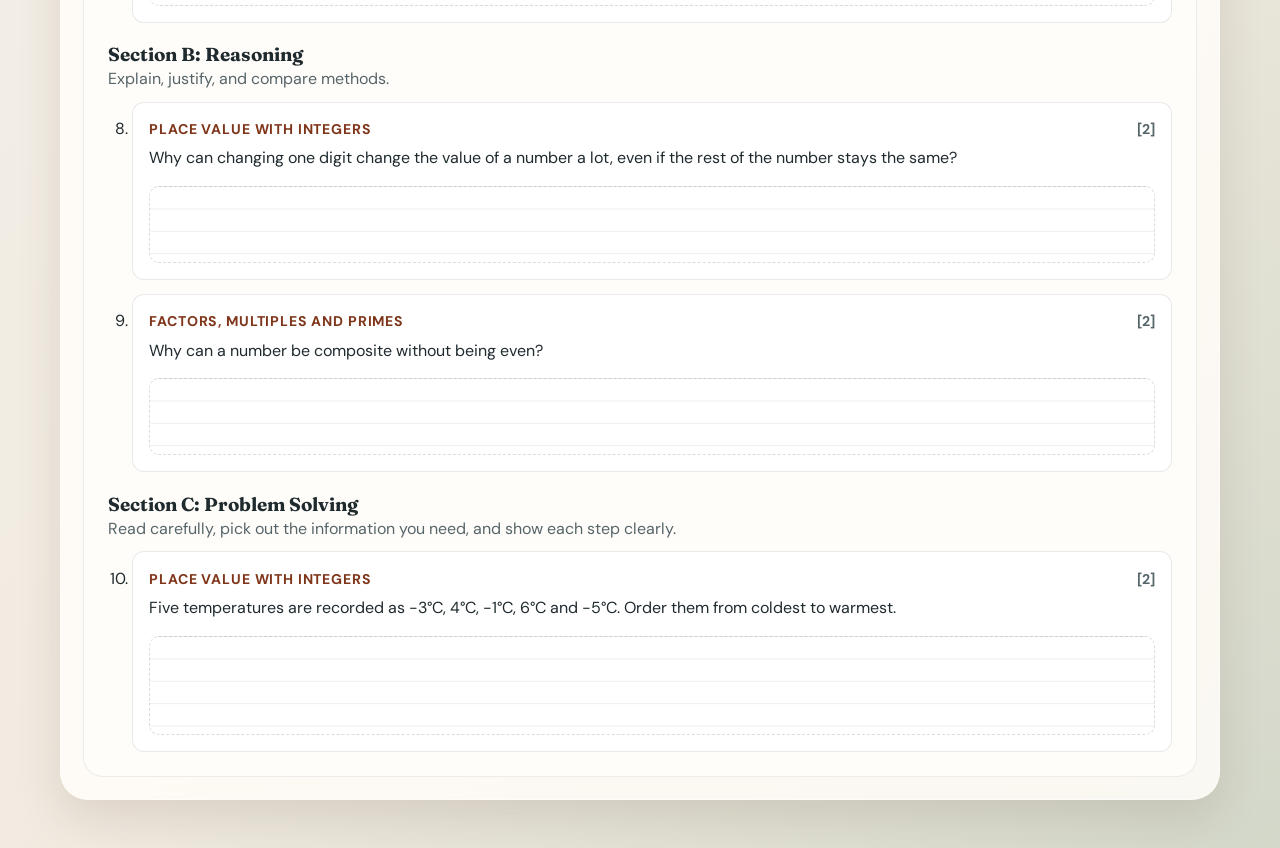
==== commit 5d9216e1: "Add Google Analytics tracking" ====
--- a/assessment.html
+++ b/assessment.html
@@ -1,6 +1,8 @@
 <!DOCTYPE html>
 <html lang="en">
 <head>
+  <script src="analytics-config.js"></script>
+  <script src="analytics.js"></script>
   <meta charset="UTF-8">
   <meta name="viewport" content="width=device-width, initial-scale=1.0">
   <title>Assessment Builder | Minimally Different Maths</title>
--- a/styles.css
+++ b/styles.css
@@ -112,13 +112,18 @@
 .generator-form {
   grid-area: form;
   display: grid;
-  grid-template-columns: minmax(220px, 1.35fr) minmax(170px, 0.9fr) minmax(220px, 1.25fr) minmax(200px, 0.95fr);
+  grid-template-columns: minmax(135px, 0.72fr) minmax(210px, 1.3fr) minmax(150px, 0.85fr) minmax(210px, 1.2fr) minmax(150px, 0.8fr);
   gap: 1rem;
   align-items: end;
   padding: 1.15rem;
   border-radius: 22px;
   background: rgba(255, 250, 242, 0.78);
   border: 1px solid rgba(31, 42, 46, 0.08);
+}
+
+#year-filter {
+  padding-left: 0.85rem;
+  padding-right: 2.2rem;
 }
 
 .field {
@@ -600,6 +605,14 @@
   line-height: 1.6;
 }
 
+sup {
+  font-size: 0.72em;
+  line-height: 0;
+  vertical-align: super;
+  position: relative;
+  top: -0.15em;
+}
+
 .math-fraction {
   display: inline-flex;
   flex-direction: column;
@@ -624,18 +637,6 @@
 
 .fraction-bottom {
   padding-top: 0.08em;
-}
-
-.change-note {
-  display: inline-block;
-  margin-top: 0.65rem;
-  color: var(--muted);
-  font-size: 0.9rem;
-  line-height: 1.45;
-}
-
-.change-note[hidden] {
-  display: none;
 }
 
 .worksheet-sheet {
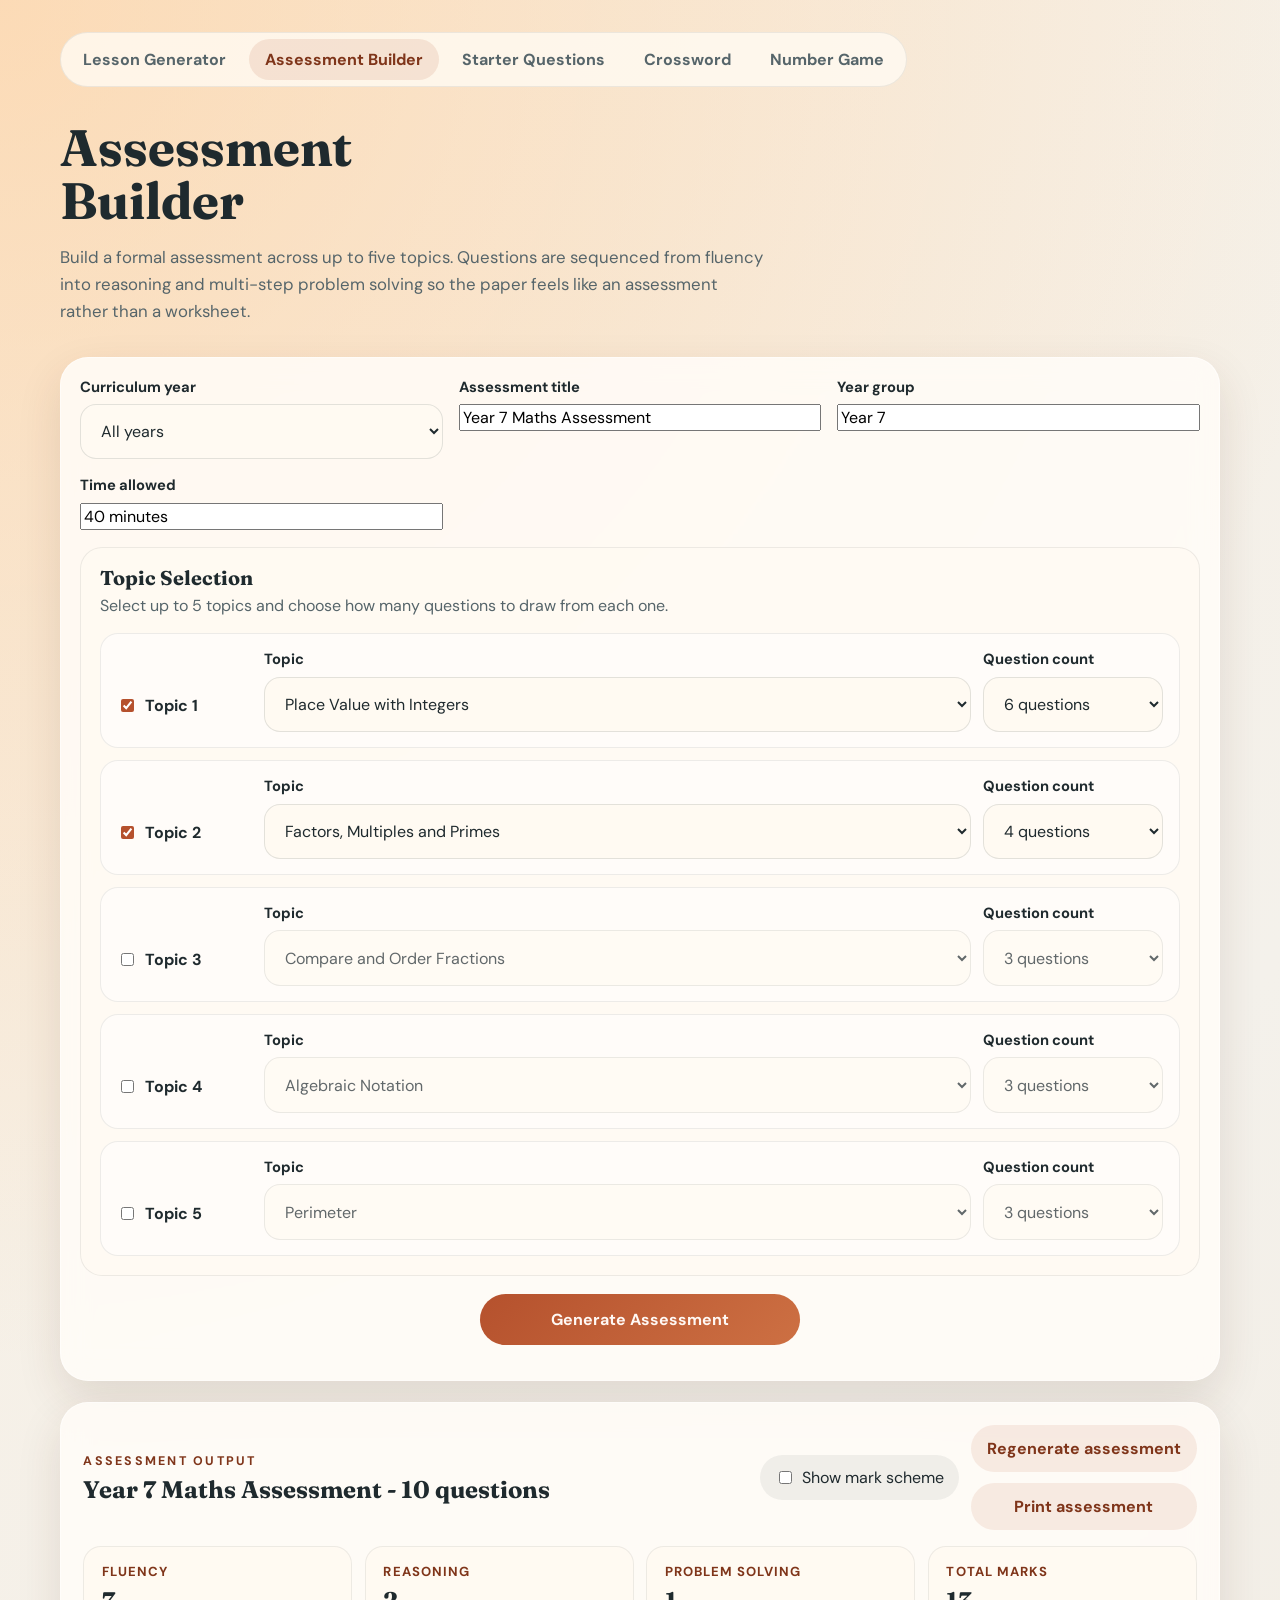
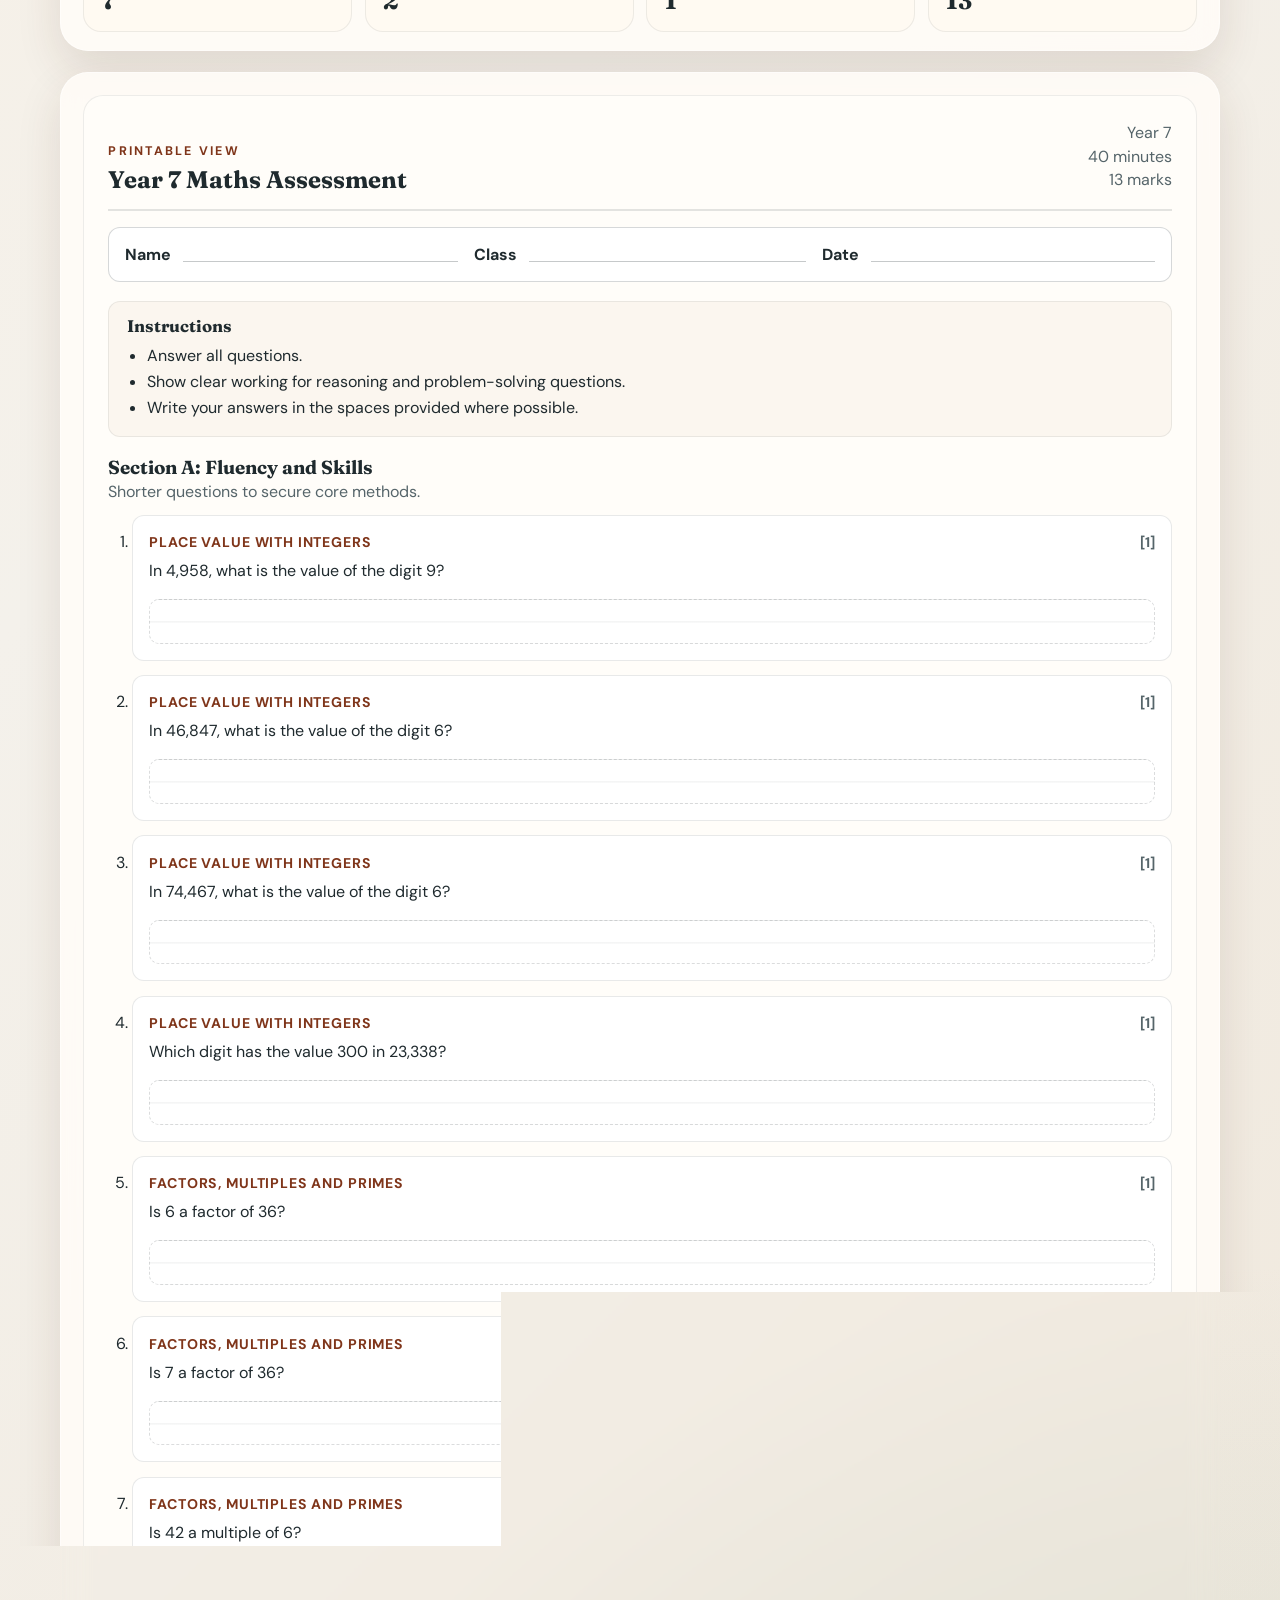
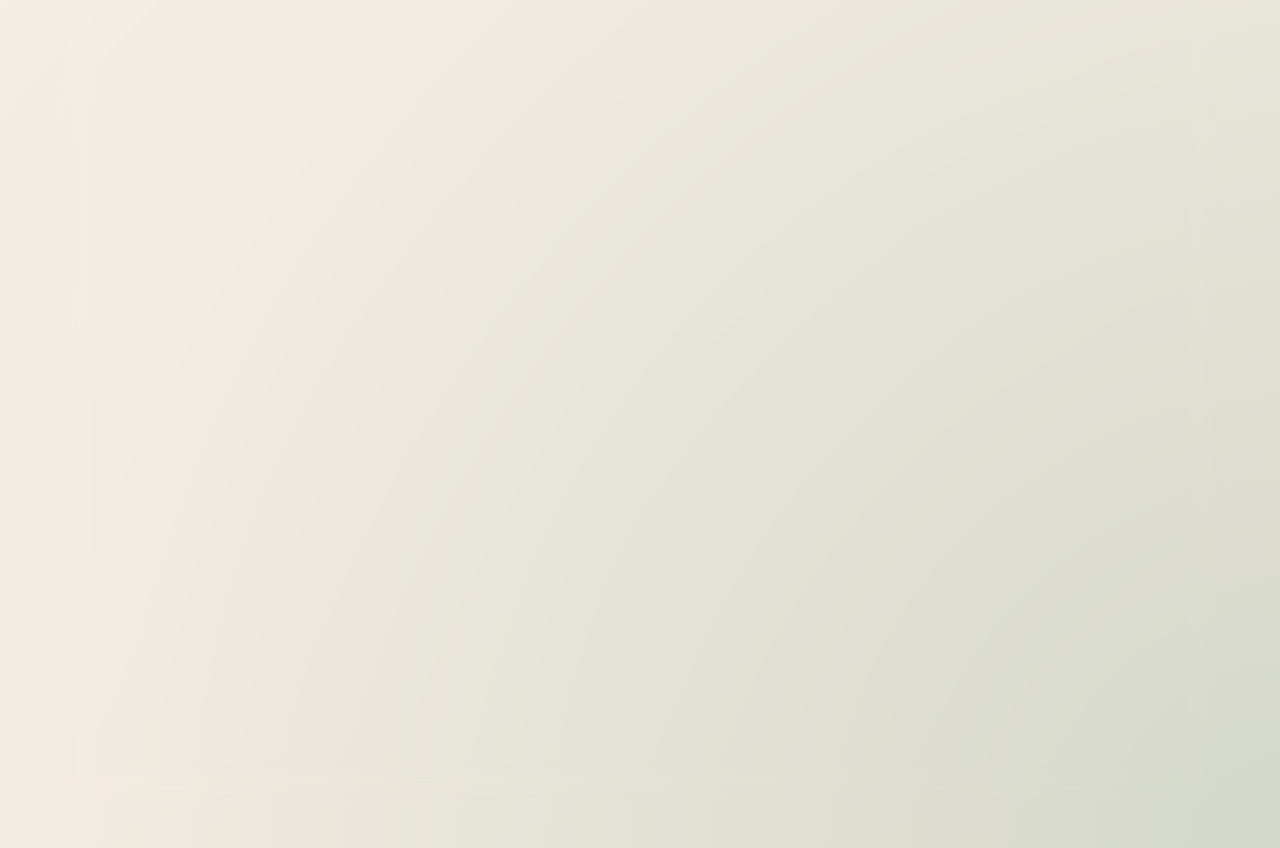
==== commit e5800a30: "Inline Google Analytics bootstrap in page heads" ====
--- a/assessment.html
+++ b/assessment.html
@@ -1,8 +1,16 @@
 <!DOCTYPE html>
 <html lang="en">
 <head>
-  <script src="analytics-config.js"></script>
-  <script src="analytics.js"></script>
+  <script>
+    window.dataLayer = window.dataLayer || [];
+    function gtag() {
+      window.dataLayer.push(arguments);
+    }
+    window.gtag = window.gtag || gtag;
+    window.gtag("js", new Date());
+    window.gtag("config", "G-8G2D21011S");
+  </script>
+  <script async src="https://www.googletagmanager.com/gtag/js?id=G-8G2D21011S"></script>
   <meta charset="UTF-8">
   <meta name="viewport" content="width=device-width, initial-scale=1.0">
   <title>Assessment Builder | Minimally Different Maths</title>
